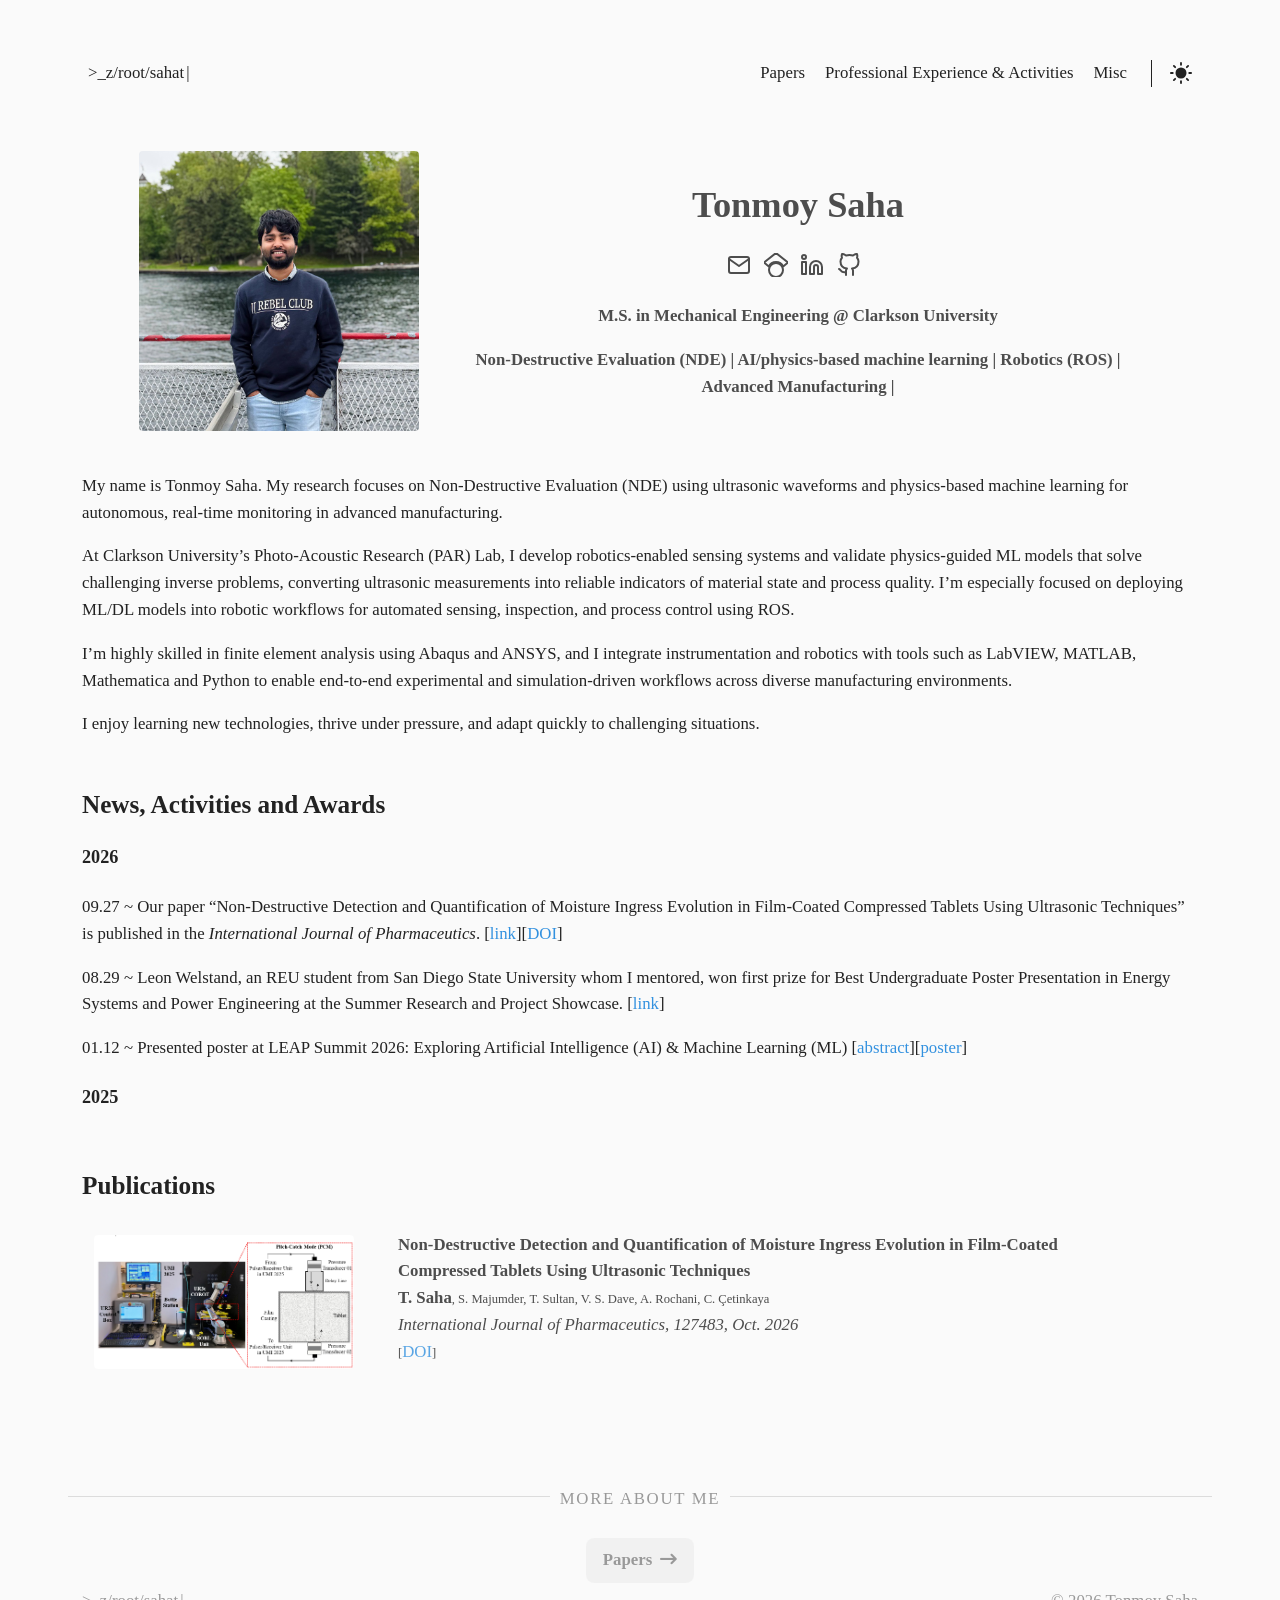
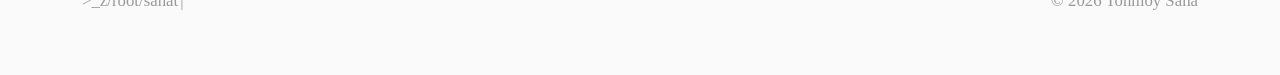
==== index.html @ 21594b32 "Remove 'AI' from qualifications section" ====
<!DOCTYPE html>
<html lang="en">
  <head>
	<meta name="generator" content="Hugo 0.85.0" />
     
      <title>
        Home ::
        Tonmoy Saha
      </title>

<script async src="https://www.googletagmanager.com/gtag/js?id=G-DVSSSF5QW4"></script>
<script>
  window.dataLayer = window.dataLayer || [];
  function gtag(){dataLayer.push(arguments);}
  gtag('js', new Date());
  gtag('config', 'G-DVSSSF5QW4');
  gtag('config', 'G-LH7VK52GWK');
</script>
    
    <meta http-equiv="content-type" content="text/html; charset=utf-8" />
<meta name="viewport" content="width=device-width, initial-scale=1.0" />
<meta
  name="description"
  content=""
/>
<meta
  name="keywords"
  content=""
/>
<meta name="robots" content="noodp" />
<link rel="canonical" href="/" />





<link rel="stylesheet" href="/assets/style.css" />
<link rel="stylesheet" href="https://cdnjs.cloudflare.com/ajax/libs/font-awesome/6.5.0/css/all.min.css" />



<meta name="twitter:card" content="summary"/>
<meta name="twitter:title" content="Tonmoy Saha"/>
<meta name="twitter:description" content=""/>



<meta property="og:title" content="Tonmoy Saha" />
<meta property="og:description" content="" />
<meta property="og:type" content="website" />
<meta property="og:url" content="/" /><meta property="og:site_name" content="Tonmoy Saha" />







  </head>
  <body>

    <div class="container">
      <header class="header"> 
  <span class="header__inner">
    <a
  href="/"
  class="logo"
  style="text-decoration: none;"
>
  
    <span class="logo__text"
      >>_z/root/sahat</span
    >
    <span class="logo__cursor"></span>
  
</a>

    <span class="header__right">
      
        <nav class="menu"> 

  <ul class="menu__inner menu__inner--desktop">
          <li><a href="/papers">Papers</a></li>
          <li><a href="/projects">Professional Experience &amp; Activities</a></li>
          <li><a href="/misc">Misc</a></li>
  </ul>

  <ul class="menu__inner menu__inner--mobile">
          <li><a href="/papers">Papers</a></li>
          <li><a href="/projects">Professional Experience &amp; Activities</a></li>
          <li><a href="/misc">Misc</a></li>
  </ul>
   
</nav>

        <span class="menu-trigger">
          <svg xmlns="http://www.w3.org/2000/svg" viewBox="0 0 24 24">
            <path d="M0 0h24v24H0z" fill="none" />
            <path d="M3 18h18v-2H3v2zm0-5h18v-2H3v2zm0-7v2h18V6H3z" />
          </svg>
        </span>
      
      <span class="theme-toggle">
        <svg class="theme-toggler sun-icon" width="22" height="22" viewBox="0 0 24 24" fill="none" stroke="currentColor" stroke-width="2" stroke-linecap="round" stroke-linejoin="round">
  <circle cx="12" cy="12" r="5"/><line x1="12" y1="1" x2="12" y2="3"/><line x1="12" y1="21" x2="12" y2="23"/><line x1="4.22" y1="4.22" x2="5.64" y2="5.64"/><line x1="18.36" y1="18.36" x2="19.78" y2="19.78"/><line x1="1" y1="12" x2="3" y2="12"/><line x1="21" y1="12" x2="23" y2="12"/><line x1="4.22" y1="19.78" x2="5.64" y2="18.36"/><line x1="18.36" y1="5.64" x2="19.78" y2="4.22"/>
</svg>
<svg class="theme-toggler moon-icon" width="22" height="22" viewBox="0 0 24 24" fill="none" stroke="currentColor" stroke-width="2" stroke-linecap="round" stroke-linejoin="round">
  <path d="M21 12.79A9 9 0 1 1 11.21 3 7 7 0 0 0 21 12.79z"/>
</svg>

      </span>
    </span>
  </span>
</header>
 


 
<div class=post ><main aria-role=main>
 
 
  <figure>
    <img src="/img/members/tonmoy.jpg" width="280">
    <figcaption>
      <h1 style="text-align:center;">Tonmoy Saha</h1>
    <center>
    <p style="text-align:center;">
      <a href=mailto:sahat@clarkson.edu target=_blank rel=noopener title=Email>
        <svg xmlns="http://www.w3.org/2000/svg" width="24" height="24" viewBox="0 0 24 24" fill="none" stroke="currentcolor" stroke-width="2" stroke-linecap="round" stroke-linejoin="round">
          <path d="M4 4h16c1.1.0 2 .9 2 2v12c0 1.1-.9 2-2 2H4c-1.1.0-2-.9-2-2V6c0-1.1.9-2 2-2z"/><polyline points="22,6 12,13 2,6"/></svg></a>&nbsp;&nbsp;
      <a href="https://scholar.google.com/citations?user=9wQz9rMAAAAJ&amp;hl=en" target=_blank rel=noopener title='Google Scholar'>
        <svg xmlns="http://www.w3.org/2000/svg" width="24" height="24" viewBox="0 0 24 24" fill="none" stroke="currentcolor" stroke-width="2" stroke-linecap="round" stroke-linejoin="round">
          <path d="M12 24a7 7 0 1 1 0-14 7 7 0 0 1 0 14zm0-24L0 9.5l4.838 3.94A8 8 0 0 1 12 9a8 8 0 0 1 7.162 4.44L24 9.5z"/></svg></a>&nbsp;&nbsp;
      <a href=https://www.linkedin.com/in/tonmoy112/ target=_blank rel=noopener title=Linkedin>
        <svg xmlns="http://www.w3.org/2000/svg" width="24" height="24" viewBox="0 0 24 24" fill="none" stroke="currentcolor" stroke-width="2" stroke-linecap="round" stroke-linejoin="round">
          <path d="M16 8a6 6 0 016 6v7h-4v-7a2 2 0 00-2-2 2 2 0 00-2 2v7h-4v-7a6 6 0 016-6z"/>
          <rect x="2" y="9" width="4" height="12"/><circle cx="4" cy="4" r="2"/></svg></a>&nbsp;&nbsp;
      <a href="https://github.com/tsaha56" target=_blank rel=noopener title=Github>
        <svg xmlns="http://www.w3.org/2000/svg" width="24" height="24" viewBox="0 0 24 24" fill="none" stroke="currentcolor" stroke-width="2" stroke-linecap="round" stroke-linejoin="round">
          <path d="M9 19c-5 1.5-5-2.5-7-3m14 6v-3.87a3.37 3.37.0 00-.94-2.61c3.14-.35 6.44-1.54 6.44-7A5.44 5.44.0 0020 4.77 5.07 5.07.0 0019.91 1S18.73.65 16 2.48a13.38 13.38.0 00-7 0C6.27.65 5.09 1 5.09 1A5.07 5.07.0 005 4.77 5.44 5.44.0 003.5 8.55c0 5.42 3.3 6.61 6.44 7A3.37 3.37.0 009 18.13V22"/></svg></a>&nbsp;&nbsp;
    </p>
    <p><strong style="text-align:center;line-height:15px;">M.S. in Mechanical Engineering @ Clarkson University</strong></p>
    <p><strong style="text-align:center;line-height:15px;">Non-Destructive Evaluation (NDE) | AI/physics-based machine learning | Robotics (ROS) | Advanced Manufacturing |</strong></p>
    </center>
    </figcaption>
  </figure> 

    
      <div class="post-content">


 
      
  <p>
    My name is Tonmoy Saha. My research focuses on Non-Destructive Evaluation (NDE) using ultrasonic waveforms and physics-based machine learning for autonomous, real-time monitoring in advanced manufacturing.
  </p>
  <p>
    At Clarkson University’s Photo-Acoustic Research (PAR) Lab, I develop robotics-enabled sensing systems and validate physics-guided ML models that solve challenging inverse problems, converting ultrasonic measurements into reliable indicators of material state and process quality. I’m especially focused on deploying ML/DL models into robotic workflows for automated sensing, inspection, and process control using ROS.
  </p>
  <p>
    I’m highly skilled in finite element analysis using Abaqus and ANSYS, and I integrate instrumentation and robotics with tools such as LabVIEW, MATLAB, Mathematica and Python to enable end-to-end experimental and simulation-driven workflows across diverse manufacturing environments.
  </p>
  <p>
    I enjoy learning new technologies, thrive under pressure, and adapt quickly to challenging situations.
  </p>

 
</div>


<div class="post-content">
  <div class="news-awards-scroll">

    <div class="news-awards-col">
      <h2>News, Activities and Awards</h2>
      <h4 id="2026">2026</h4>
      <p>09.27 ~ Our paper &ldquo;Non-Destructive Detection and Quantification of Moisture Ingress Evolution in Film-Coated Compressed Tablets Using Ultrasonic Techniques&rdquo; is published in the <em>International Journal of Pharmaceutics</em>. [<a href="https://lnkd.in/p/eDt7A5MM" style="text-decoration:none;color:rgba(0, 119, 216, 0.8);" target="_blank" rel="noopener noreferrer">link</a>][<a href="https://doi.org/10.1016/j.ijpharm.2026.127483" style="text-decoration:none;color:rgba(0, 119, 216, 0.8);" target="_blank" rel="noopener noreferrer">DOI</a>]</p>
      <p>08.29 ~ Leon Welstand, an REU student from San Diego State University whom I mentored, won first prize for Best Undergraduate Poster Presentation in Energy Systems and Power Engineering at the Summer Research and Project Showcase. [<a href="https://lnkd.in/p/emD-gEgY" style="text-decoration:none;color:rgba(0, 119, 216, 0.8);" target="_blank" rel="noopener noreferrer">link</a>]</p>
      <p>01.12 ~ Presented poster at LEAP Summit 2026: Exploring Artificial Intelligence (AI) &amp; Machine Learning (ML) [<a href="/files/Leap2026/abstract.pdf" style="text-decoration:none;color:rgba(0, 119, 216, 0.8);" target="_blank" rel="noopener noreferrer">abstract</a>][<a href="/files/Leap2026/poster.pdf" style="text-decoration:none;color:rgba(0, 119, 216, 0.8);" target="_blank" rel="noopener noreferrer">poster</a>]</p>
      <h4 id="2025">2025</h4>
      <p>05.05 ~ Started graduate studies at MAE at Clarkson University, Potsdam, NY. [<a href="https://www.linkedin.com/posts/tonmoy112_clarksonuniversity-mechanicalengineering-activity-7333301925267836929-kOUp?utm_source=share&utm_medium=member_desktop&rcm=ACoAACgzq5cBugkody3D1LAGmWszauNqLHVSkD8" style="text-decoration:none;color:rgba(0, 119, 216, 0.8);" target="_blank" rel="noopener noreferrer">link</a>]</p>
    
    </div>

  </div>
</div>


<br>

<div class="post-content">
  <h2 href="/papers/">Publications</h2>  
  

  <figure style="display: flex; justify-content: flex-start; align-items: flex-start; text-align: left; width: 100%;">
    <img src="/assets/papers/moisture_ingress.png" width="260" alt="Paper thumbnail" style="margin-right: 20px; flex-shrink: 0;">
    <figcaption>
      <a href="/papers/" style="text-decoration:none;"><strong>Non-Destructive Detection and Quantification of Moisture Ingress Evolution in Film-Coated Compressed Tablets Using Ultrasonic Techniques</strong></a>
      <br>
      <strong>T. Saha</strong>, S. Majumder, T. Sultan, V. S. Dave, A. Rochani, C. Çetinkaya
      <br>
      <em>International Journal of Pharmaceutics, 127483, Oct. 2026</em>
      <br>
      [<a href="https://doi.org/10.1016/j.ijpharm.2026.127483" style="text-decoration:none;color:rgba(0, 119, 216, 0.8);" target="_blank" rel="noopener noreferrer">DOI</a>]
    </figcaption>
  </figure>
  

</div>
 





    <div class="pagination">
      <div class="pagination__title">
        <span class="pagination__title-h">More About Me</span>
        <hr />
      </div>
      <div class="pagination__buttons">
          <span class="button next">
            <a href="/papers/">
              <span class="button__text">Papers</span>
              <span class="button__icon"><i class="fa-solid fa-arrow-right-long"></i></span>
            </a>
          </span>
      </div>
    </div>



  <footer class="footer">
  <div class="footer__inner">
    
      <a
  href="/"
  class="logo"
  style="text-decoration: none;"
>
  

    <span class="logo__text"
      >>_z/root/sahat</span
    >
    <span class="logo__cursor"></span>
  
</a>

      <div class="copyright">
        <span
          >© 2026 Tonmoy Saha</span>
      </div>
    
  </div>
</footer>
 
 

<script src="/assets/main.js"></script>
<script src="/assets/prism.js"></script>
<script src="/assets/lightbox.js"></script>



</div> 




    
  </body>
</html>
---- assets/style.css ----
:root{--background:#fafafa;--background-secondary:#eaeaea;--header:#fafafa;--color:#222;--color-secondary:#999;--border-color:#dcdcdc;--phoneWidth:(max-width:480px);--tabletWidth:(max-width:900px)}body.dark-theme{--background:#252627;--background-secondary:#3b3d42;--header:#252627;--color:#a9a9b3;--color-secondary:#73747b;--border-color:#4a4b50}.button-container{display:table;margin-left:auto;margin-right:auto}.button,a.button,button{position:relative;display:flex;align-items:center;justify-content:center;padding:8px 18px;margin-bottom:5px;background:#eaeaea;background:var(--background-secondary);text-decoration:none;text-align:center;font-weight:500;border-radius:8px;border:1px solid transparent;-webkit-appearance:none;-moz-appearance:none;appearance:none;cursor:pointer;outline:none}.button.outline,a.button.outline,button.outline{background:transparent;border-color:#eaeaea;border-color:var(--background-secondary);box-shadow:none;padding:8px 18px}.button.outline :hover,a.button.outline :hover,button.outline :hover{transform:none;box-shadow:none}.button.primary,a.button.primary,button.primary{box-shadow:0 4px 6px rgba(50,50,93,.11),0 1px 3px rgba(0,0,0,.08)}.button.primary:hover,a.button.primary:hover,button.primary:hover{box-shadow:0 2px 6px rgba(50,50,93,.21),0 1px 3px rgba(0,0,0,.08)}.button.link,a.button.link,button.link{background:none;font-size:1rem;}.button.small,a.button.small,button.small{font-size:.8rem}.button.wide,a.button.wide,button.wide{min-width:200px;padding:14px 24px}a.read-more,a.read-more:active,a.read-more:hover{display:inline-flex;background:none;box-shadow:none;padding:0;margin:20px 0;font-weight:700}.code-toolbar{margin-bottom:20px}.code-toolbar .toolbar-item a{display:inline-flex;padding:3px 8px;margin-bottom:5px;background:#eaeaea;background:var(--background-secondary);text-decoration:none;text-align:center;font-size:13px;font-weight:500;border-radius:8px;border:1px solid transparent;-webkit-appearance:none;-moz-appearance:none;appearance:none;cursor:pointer;outline:none}.code-toolbar .toolbar-item a,.header{position:relative;align-items:center;justify-content:center}.header{background:#fafafa;background:var(--header);display:flex;padding:20px}.header__right{display:flex;flex-direction:row;align-items:center}
@media (max-width:480px){.header__right{flex-direction:row-reverse}}.header__inner{justify-content:space-between;margin:0 auto;width:1280px;max-width:100%}.header__inner,.theme-toggle{display:flex;align-items:center}.theme-toggle{justify-content:center;line-height:1;cursor:pointer}.theme-toggler{fill:currentColor}.logo{display:flex;align-items:center;flex:0 0 auto;text-decoration:none;font-weight:500}.logo img{height:44px}.logo__mark{display:inline-flex;align-items:center;margin-right:5px}.logo__mark .greater-icon{width:.95rem;height:100%}.logo__mark .greater-icon path{stroke:currentColor;stroke-width:8px}.logo__text { font-size: clamp(1rem, 2vw, 1.4rem); }.logo__cursor{display:inline-block;width:10px;height:1rem;background:#68ACE5;margin-left:5px;border-radius:1px;-webkit-animation:cursor 1s infinite;animation:cursor 1s infinite}
@-webkit-keyframes cursor{0%{opacity:0}50%{opacity:1}to{opacity:0}}
@keyframes cursor{0%{opacity:0}50%{opacity:1}to{opacity:0}}.menu{--color:rgba(0,0,0,0.12);--shadow:0 8px 20px var(--color);border-right:1px solid;margin-right:18px;padding-right:24px;font-weight:500}
@media (max-width:480px){.menu{position:absolute;background:#fafafa;background:var(--header);box-shadow:var(--shadow);margin:0;padding:5px;list-style:none;border-radius:5px;z-index:99;border:none;top:50px;right:10px}}.menu a{text-decoration:none}.menu__inner{display:flex;align-items:center;justify-content:flex-end;flex-wrap:wrap;list-style:none;margin:0;padding:0}
@media (max-width:480px){.menu__inner--desktop{display:none}}.menu__inner--mobile{display:none}
@media (max-width:480px){.menu__inner--mobile{display:block}}.menu__inner li{text-align:left;flex:0 0 auto}.menu__inner li:not(:first-of-type){margin-left:20px}
@media (max-width:480px){.menu__inner{flex-direction:column;align-items:flex-start;padding:0}.menu__inner li{margin-left:0!important;padding:10px}}.menu__sub-inner{position:relative;list-style:none;padding:0;margin:0}.menu__sub-inner:not(:only-child){margin-left:20px}.menu__sub-inner-more{position:absolute;background:#fafafa;background:var(--header);box-shadow:var(--shadow);margin:0;padding:5px;list-style:none;border-radius:5px;z-index:99;top:35px;left:0}.menu__sub-inner-more-trigger{display:inline-flex;align-items:center;-webkit-user-select:none;-moz-user-select:none;-ms-user-select:none;user-select:none;cursor:pointer}.menu__sub-inner-more-trigger-icon{display:inline-flex;align-items:center;margin-left:3px;transform:rotate(90deg);line-height:1}.menu__sub-inner-more-trigger-icon .greater-icon{width:.95rem;height:100%}.menu__sub-inner-more-trigger-icon .greater-icon path{stroke:currentColor;stroke-width:5px}.menu__inner .menu__sub-inner-more li{margin-left:0;white-space:nowrap}.menu__inner .menu__sub-inner-more li:hover{background:rgba(0,0,0,.05);border-radius:3px;cursor:pointer}.menu__sub-inner-more li a{width:100%;display:inline-block;padding:10px}.menu-trigger{width:24px;height:24px;fill:currentColor;margin-left:10px;cursor:pointer}html{box-sizing:border-box}*,:after,:before{box-sizing:inherit}body{margin:0;padding:0;font-family:Georgia,serif;text-align:justify;font-size:1rem;font-weight:500;font-feature-settings:"liga","tnum","case","calt","zero","ss01","locl";line-height:1.54;background-color:#fff;background-color:var(--background);color:#222;color:var(--color);text-rendering:optimizeLegibility;-webkit-font-smoothing:antialiased;-webkit-overflow-scrolling:touch;-webkit-text-size-adjust:100%}
@media (max-width:480px){body{font-size:1rem}}h1,h2,h3,h4,h5,h6{line-height:1.3}h1{font-size:2.625rem}h2{font-size:1.625rem}h3{font-size:1.375rem}h4{font-size:1.125rem}
@media (max-width:480px){h1{font-size:2rem}h2{font-size:1.4rem}h3{font-size:1.15rem}h4{font-size:1.125rem}}a{color:inherit}img{display:block;max-width:100%}img.center,img.left{margin-right:auto}img.center,img.right{margin-left:auto}figure{display:table;max-width:100%;margin:25px 0}figure.center,figure.left{margin-right:auto}figure.center,figure.right{margin-left:auto}figure figcaption{font-size:.9rem;margin-top:5px;opacity:.8}figure figcaption.left{text-align:left}figure figcaption.center{text-align:center}figure figcaption.right{text-align:right}code,kbd{font-family:Consolas,Monaco,Andale Mono,Ubuntu Mono,monospace;background:#eaeaea;background:var(--background-secondary);padding:1px 6px;margin:0 2px;border-radius:5px;font-size:.9rem;font-weight:400}code code,code kbd,kbd code,kbd kbd{background:transparent;padding:0;margin:0}pre{background:#212020;padding:20px;border-radius:8px;font-size:.9rem;overflow:auto}
@media (max-width:480px){pre{white-space:pre-wrap;word-wrap:break-word}}pre code{background:none!important;color:#ccc;margin:0;padding:0;font-size:inherit}blockquote{border-left:2px solid;margin:40px;padding:10px 20px}
@media (max-width:480px){blockquote{margin:10px;padding:10px}}blockquote:before{content:"”";font-family:Georgia,serif;font-size:3.875rem;position:absolute;left:-40px;top:-20px}blockquote p:first-of-type{margin-top:0}blockquote p:last-of-type{margin-bottom:0}table{table-layout:fixed;border-collapse:collapse;width:100%;margin:40px 0;border-radius:5px}table,td,th{border:1px solid;padding:10px}th{background:#eaeaea;background:var(--background-secondary)}ol,ul{margin-left:40px;padding:0}
@media (max-width:480px){ol,ul{margin-left:20px}}ol ol{list-style-type:lower-alpha}.container{flex-direction:column;text-align:center}.container,.content{display:flex;justify-content:center}.content{flex-direction:column;flex:1 auto;align-items:center;margin:50px 0}
@media (max-width:480px){.content{margin-top:0}}hr{width:100%;border:none;background:#dcdcdc;background:var(--border-color);height:1px}.hidden{display:none}.framed{padding:20px;border-radius:10px;border:1px solid #dcdcdc;border:1px solid var(--border-color);max-width:800px}blockquote.twitter-tweet{background:rgba(44,124,186,.1);border:none;padding:30px;color:inherit;font-size:inherit;line-height:inherit;border-radius:8px}.post{width:100%;max-width:1280px;text-align:left;padding:20px;margin:20px auto}
@media (max-width:480px){.post{max-width:660px}}.post:not(:last-of-type){border-bottom:1px solid #dcdcdc;border-bottom:1px solid var(--border-color)}.post-meta{font-size:1rem;margin-bottom:10px}
@media (max-width:480px){.post-meta{font-size:.85rem}}.post-title{font-size:2.625rem;margin:0 0 20px}
@media (max-width:480px){.post-title{font-size:2rem}}.post-title a{text-decoration:none}.post-tags{display:block;margin-bottom:20px;font-size:1rem;opacity:.5}.post-tags a{text-decoration:none}.post-content{margin-top:30px}.post-cover{margin:40px -50px;width:860px;max-width:860px}.post-cover img{margin:0 auto;border-radius:8px;box-shadow:0 12px 40px rgba(0,0,0,.15)}
@media (max-width:480px){.post-cover{margin:20px 0;width:100%}}.post--regulation h1,.post--regulation h2{justify-content:center}.post--regulation h2{margin-bottom:10px}.post--regulation h2+h2{margin-top:-10px;margin-bottom:20px}.pagination{margin-top:50px}.pagination__title{display:flex;text-align:center;position:relative;margin:100px 0 20px}.pagination__title-h{text-align:center;margin:0 auto;padding:5px 10px;background:#fff;background:var(--background);color:#999;color:var(--color-secondary);font-size:.8rem;text-transform:uppercase;text-decoration:none;letter-spacing:.1em;z-index:1}.pagination__title hr{position:absolute;left:0;right:0;width:100%;margin-top:15px;z-index:0}.pagination__buttons{display:flex;align-items:center;justify-content:center}.pagination__buttons a{text-decoration:none;font-weight:700}.button{position:relative;display:inline-flex;align-items:center;justify-content:center;background:#eaeaea;background:var(--background-secondary);font-size:1rem;font-weight:500;border-radius:8px;max-width:40%;padding:0;cursor:pointer;-webkit-appearance:none;-moz-appearance:none;appearance:none}.button+.button{margin-left:10px}.button a{display:flex;padding:8px 16px;text-decoration:none}.button__text,.button a{text-overflow:ellipsis;white-space:nowrap;overflow:hidden}.button.next .button__icon{margin-left:8px}.button.previous .button__icon{margin-right:8px}.footer{padding:0px;flex-grow:0;color:#999;color:var(--color-secondary)}.footer__inner{display:flex;align-items:center;justify-content:space-between;margin:0 auto;width:1280px;max-width:100%}
@media (max-width:480px){.footer__inner{flex-direction:column}}.footer a{color:inherit}.footer .copyright{display:flex;flex-direction:row;align-items:center;font-size:1rem}.footer .copyright--user{margin:auto;text-align:center}.footer .copyright>:first-child:not(:only-child){border-right:1px solid;padding-right:10px;margin-right:10px}
@media (max-width:480px){.footer .copyright>:first-child:not(:only-child){border:none;padding:0;margin:0}}
@media (max-width:480px){.footer .copyright{flex-direction:column;margin-top:10px}}.terms{width:100%;max-width:800px;text-align:left;padding:20px;margin:0 auto}.terms__list{padding:0 0 0 20px;margin:0}.terms__list a{text-decoration:none}.terms__term{margin-bottom:15px}.terms__term-count{background:#eaeaea;background:var(--background-secondary);font-size:12px;margin-left:5px;padding:2px 10px;border-radius:5px;text-decoration:none}.archive{width:100%;max-width:800px;text-align:left;padding:20px;margin:0 auto}.archive__group-month{display:flex;align-items:flex-start;padding:10px 0}
@media (max-width:480px){.archive__group-month{flex-direction:column}}.archive__group-month:not(:last-of-type){border-bottom:1px solid #dcdcdc;border-bottom:1px solid var(--border-color)}.archive__group-year{margin-top:40px}
@media (max-width:480px){.archive__group-year{margin-top:20px}}.archive__group-year:not(:last-of-type){border-bottom:1px solid #dcdcdc;border-bottom:1px solid var(--border-color)}.archive__group-year-header{margin:10px 0}.archive__group-month-header{margin:25px 0;width:200px;opacity:.5}
@media (max-width:480px){.archive__group-month-header{margin:10px 0 0}}.archive__group-posts{width:100%}.archive__post{padding:20px 0}.archive__post:not(:last-of-type){border-bottom:1px solid #dcdcdc;border-bottom:1px solid var(--border-color)}.archive__post-title{margin:5px 0}.archive__post-title a{display:block;text-decoration:none}code[class*=language-],pre[class*=language-]{background:none;font-family:Consolas,Monaco,Andale Mono,Ubuntu Mono,monospace;text-align:left;white-space:pre;word-spacing:normal;word-break:normal;word-wrap:normal;-moz-tab-size:4;-o-tab-size:4;tab-size:4;-webkit-hyphens:none;-ms-hyphens:none;hyphens:none}pre[class*=language-]{padding:1em;margin:.5em 0;overflow:auto}:not(pre)>code[class*=language-],pre[class*=language-]{background:#212020!important;color:inherit!important;border-radius:8px}:not(pre)>code[class*=language-]{padding:.1em;border-radius:.3em;white-space:normal}.token.block-comment,.token.cdata,.token.comment,.token.doctype,.token.prolog{color:hsla(0,0%,100%,.4)}.token.punctuation{color:#a9a9b3}.token.attr-name,.token.deleted,.token.namespace,.token.tag{color:#e2777a}.token.function-name{color:#6196cc}.token.boolean,.token.function,.token.number{color:#f08d49}.token.class-name,.token.constant,.token.property,.token.symbol{color:#f8c555}.token.atrule,.token.builtin,.token.important,.token.keyword,.token.selector{color:#cc99cd}.token.attr-value,.token.char,.token.regex,.token.string,.token.variable{color:#7ec699}.token.entity,.token.operator,.token.url{color:#67cdcc}.token.bold,.token.important{font-weight:700}.token.italic{font-style:italic}.token.entity{cursor:help}.token.inserted{color:green}pre[class*=language-].line-numbers{position:relative;padding-left:3.8em;counter-reset:linenumber}pre[class*=language-].line-numbers>code{position:relative;white-space:inherit}.line-numbers .line-numbers-rows{position:absolute;pointer-events:none;top:0;font-size:100%;left:-3.8em;width:3em;letter-spacing:-1px;border-right:1px solid #999;-webkit-user-select:none;-moz-user-select:none;-ms-user-select:none;user-select:none}.line-numbers-rows>span{pointer-events:none;display:block;counter-increment:linenumber}.line-numbers-rows>span:before{content:counter(linenumber);color:#999;display:block;padding-right:.8em;text-align:right}div.code-toolbar{position:relative}div.code-toolbar>.toolbar{position:absolute;top:.3em;right:.2em;transition:opacity .3s ease-in-out;opacity:0}div.code-toolbar:hover>.toolbar{opacity:1}div.code-toolbar>.toolbar .toolbar-item{display:inline-block}div.code-toolbar>.toolbar a{cursor:pointer}div.code-toolbar>.toolbar button{background:none;border:0;color:inherit;font:inherit;line-height:normal;overflow:visible;padding:0;-webkit-user-select:none;-moz-user-select:none;-ms-user-select:none}div.code-toolbar>.toolbar a,div.code-toolbar>.toolbar button,div.code-toolbar>.toolbar span{color:#bbb;font-size:.8em;padding:0 .5em;background:#f5f2f0;background:hsla(0,0%,87.8%,.2);box-shadow:0 2px 0 0 rgba(0,0,0,.2);border-radius:.5em}div.code-toolbar>.toolbar a:focus,div.code-toolbar>.toolbar a:hover,div.code-toolbar>.toolbar button:focus,div.code-toolbar>.toolbar button:hover,div.code-toolbar>.toolbar span:focus,div.code-toolbar>.toolbar span:hover{color:inherit;text-decoration:none}.command-line-prompt{border-right:1px solid #999;display:block;float:left;font-size:100%;letter-spacing:-1px;margin-right:1em;pointer-events:none;-webkit-user-select:none;-moz-user-select:none;-ms-user-select:none;user-select:none}.command-line-prompt>span:before{color:#999;content:" ";display:block;padding-right:.8em}.command-line-prompt>span[data-user]:before{content:"[" attr(data-user) "@" attr(data-host) "] $"}.command-line-prompt>span[data-user=root]:before{content:"[" attr(data-user) "@" attr(data-host) "] #"}.command-line-prompt>span[data-prompt]:before{content:attr(data-prompt)}.collapsable-code{position:relative;width:100%;margin:40px 0}.collapsable-code input[type=checkbox]{position:absolute;visibility:hidden}.collapsable-code input[type=checkbox]:checked~.code-toolbar pre,.collapsable-code input[type=checkbox]:checked~pre{height:0;padding:0;border-top:none}.collapsable-code input[type=checkbox]:checked~.code-toolbar{padding:0;border-top:none}.collapsable-code input[type=checkbox]:checked~.code-toolbar .toolbar{display:none}.collapsable-code input[type=checkbox]:checked~label{border-radius:10px}.collapsable-code input[type=checkbox]:checked~label .collapsable-code__toggle:after{content:attr(data-label-expand)}.collapsable-code label{position:relative;display:flex;justify-content:space-between;background:#eaeaea;background:var(--background-secondary);padding:10px;border-top-left-radius:10px;border-top-right-radius:10px;min-width:30px;min-height:30px;margin:0;cursor:pointer}.collapsable-code__title{flex:1;color:#222;color:var(--color);padding:3px 10px;text-overflow:ellipsis;white-space:nowrap;overflow:hidden}.collapsable-code__language{background:#fff;background:var(--background);color:#222;color:var(--color);border-radius:10px;padding:3px 10px}.collapsable-code__toggle{color:#222;color:var(--color);font-size:16px;padding:3px 10px}.collapsable-code__toggle:after{content:attr(data-label-collapse)}.collapsable-code pre{margin-top:0;border-top-left-radius:0;border-top-right-radius:0}.collapsable-code code:first-line,.collapsable-code pre:first-line{line-height:0}.collapsable-code .code-toolbar{margin:0}


@font-face{font-family:'OldEnglish';font-style:normal;font-weight:400;font-feature-settings:"liga","tnum","case","calt","zero","ss01","locl";src:url(fonts/Old-English.woff) format("woff");font-display:swap}
  

@font-face {
    font-family: 'OldEnglish';  /* Choose a descriptive name */
    src: url('fonts/Old-English.woff') format('woff'), /* Replace with your font file path */
  }
  
  .old-english-text {
    font-family: 'OldEnglish';
  }


  li::marker {
    font-weight: bold;
  }

  img,figcaption {
    display: inline-table; 
    vertical-align: middle; 
    overflow:auto;
    margin:12px; 
  }


/* ==============================
   Figure with caption on the right
   ============================== */

figure {
  display: flex;
  align-items: center;
  justify-content: center;
  gap: 12px; /* space between image and caption */
  margin: 12px auto;
  max-width: 100%;
  flex-wrap: wrap; /* allows wrapping on small screens */
}

figure img {
  max-width: 100%;
  height: auto;
  display: block;
  border-radius: 4px;
}

/* Caption aligned right of image */
figure figcaption {
  font-size: 0.9rem;
  color: var(--color);
  text-align: left;
  max-width: 60%;
  line-height: 1.4; 
}

figure img,
figure figcaption {
  align-self: center; /* forces both to align to the middle line */
}


/* Mobile-friendly layout: stack vertically */
 

body {
  margin: 40px; /* increase from 0 to 40px, or whatever you prefer */
  padding: 0;
}



.post-content,
.post-title,
.content,
.post,
.container {
  margin-left: auto;
  margin-right: auto;
  padding-left: 1rem;
  padding-right: 1rem;
  max-width: 1200px;
}




.figure-row {
  display: flex;
  justify-content: center;
  align-items: flex-start;
  gap: clamp(5px, 2vw, 25px);
  flex-wrap: wrap;
} 
 

.figure-row figure {
  display: flex;
  flex-direction: column;
  align-items: center;
  max-width: 30%;
  margin: 0;
}

.figure-row figcaption {
  width: 100%;
  max-width: 100%;
  text-align: center;       /* text starts from left edge */
  margin-top: auto;
  margin-left: auto;
  line-height: clamp(0.8, 2vw, 1.2);
  font-size: clamp(0.8rem, 2vw, 1.2rem);
  color: var(--color); 
}


 



.post-title-container {
  display: flex;
  align-items: center;      /* vertically center the logo and text */
  gap: 12px;                /* space between logo and heading */
}

.post-logo {
  max-width: 15%;           /* logo scales even smaller */
  height: auto;             /* adjust size as needed */
  width: auto;              /* maintain aspect ratio */
}
 





/* ==============================
  Adaptive Layout Enhancements
============================== */

/* Ensure all sections scale with screen width */
html, body {
  width: 100%;
  max-width: 100%;
  overflow-x: hidden;
  overflow-y: scroll;
  margin-left: auto;
  margin-right: auto;
}

/* Use flexible container widths */
.container,
.header__inner,
.footer__inner,
.content,
.post,
.archive,
.terms {
  width: 100%;
  max-width: 90vw;
  margin: 0 auto;
  padding-left: 1rem;
  padding-right: 1rem; 
  max-width: 1200px; /* optional: prevent it from stretching too wide */
}

/* Responsive images and media */
img, video, iframe {
  max-width: 100%;
  height: auto;
  display: block;
}


/* Base font for the whole page */
html {
  font-size: 14px; /* smaller base size */
}

/* Adaptive typography */
h1, .post-content-title {
  font-size: clamp(1.5rem, 4vw, 2.6rem);
}
h2  {
  font-size: clamp(1.2rem, 3vw, 1.8rem);
}
h3 {
  font-size: clamp(1.0rem, 2.5vw, 1.4rem);
}
h4
{
  font-size: clamp(0.9rem, 2.5vw, 1.3rem);
}
a, em, p, strong, li, figcaption, .figure-row figcaption
.post-content, .pagination .pagination__title-h
{
  font-size: clamp(0.8rem, 2vw, 1.2rem);
  line-height: 1.6;
}  
 
.footer__inner .copyright,
.header__right .menu__inner--desktop, .menu__inner--mobile
{
  font-size: clamp(1rem, 2vw, 1.4rem);
}

/* Click-to-enlarge images (see lightbox.js) */
.zoomable {
  cursor: zoom-in;
}

.lightbox {
  display: none;
  position: fixed;
  inset: 0;
  z-index: 1000;
  background: rgba(0, 0, 0, 0.85);
  align-items: center;
  justify-content: center;
  cursor: zoom-out;
}

.lightbox.open {
  display: flex;
}

.lightbox img {
  max-width: 92vw;
  max-height: 92vh;
  box-shadow: 0 4px 24px rgba(0, 0, 0, 0.5);
}

/* Header logo and footer use the same size as the menu links */
.header .logo__text,
.footer .logo__text,
.footer .copyright {
  font-size: clamp(0.8rem, 2vw, 1.2rem);
}

.footer .logo__text, .footer .logo__cursor::after {
  color: var(--color-secondary);
}

.pagination .button {
  color: var(--color-secondary);
  background: rgba(234, 234, 234, 0.5);
}  






/* Adaptive navigation */
.header,
.footer, 
.menu {
  flex-wrap: wrap;
  justify-content: space-between;
}

.menu__inner {
  flex-wrap: wrap;
}

/* ---- News + Awards two-column layout ---- */
.news-awards-scroll {
  display: flex;
  gap: 0;
  align-items: flex-start;
}

.news-awards-col {
  flex: 1;
  padding: 0 24px;
  height: 350px;
  overflow-x: hidden;
  overflow-y: scroll;
}

.news-awards-col:first-child {
  padding-left: 0;
}

.news-awards-col:last-child {
  padding-right: 0;
}

.news-awards-divider {
  width: 1px;
  background: var(--border-color);
  flex-shrink: 0;
  align-self: stretch;
}

/* ---- Blinking | cursor ---- */
.logo__cursor {
  background: transparent !important;
  width: auto !important;
  height: auto !important;
  border-radius: 0 !important;
  margin-left: 2px;
}
.logo__cursor::after {
  content: '|';
}

/* ---- Professional Experience ---- */
.experience-scroll {
  max-height: 500px;
  overflow-y: scroll;
  border: 1px solid var(--border-color);
  border-radius: 8px;
  padding: 8px 0;
}

.experience-entry {
  display: flex;
  flex-direction: column;
  padding: 16px 20px;
  border-bottom: 2px solid var(--border-color);
}

.experience-entry:last-child {
  border-bottom: none;
}

.experience-row {
  display: flex !important;
  flex-direction: row !important;
  align-items: flex-start;
  gap: 24px;
  margin-bottom: 16px;
}

.experience-row:last-child {
  margin-bottom: 0;
}

.experience-company-img {
  width: 260px !important;
  max-width: 260px !important;
  height: auto;
  flex-shrink: 0;
  object-fit: contain;
  border-radius: 4px;
  display: block;
}

.experience-work-img {
  width: 260px !important;
  max-width: 260px !important;
  height: 180px;
  flex-shrink: 0;
  object-fit: cover;
  border-radius: 4px;
  display: block;
}

.experience-company-text,
.experience-personal-text {
  flex: 1;
  font-style: italic;
  text-align: justify;
  font-size: 0.97rem;
  line-height: 1.65;
}

.experience-company-text p,
.experience-personal-text p {
  margin: 0 0 8px 0;
}

.sun-icon { display: block; }
.moon-icon { display: none; }
body.dark-theme .sun-icon { display: none; }
body.dark-theme .moon-icon { display: block; }
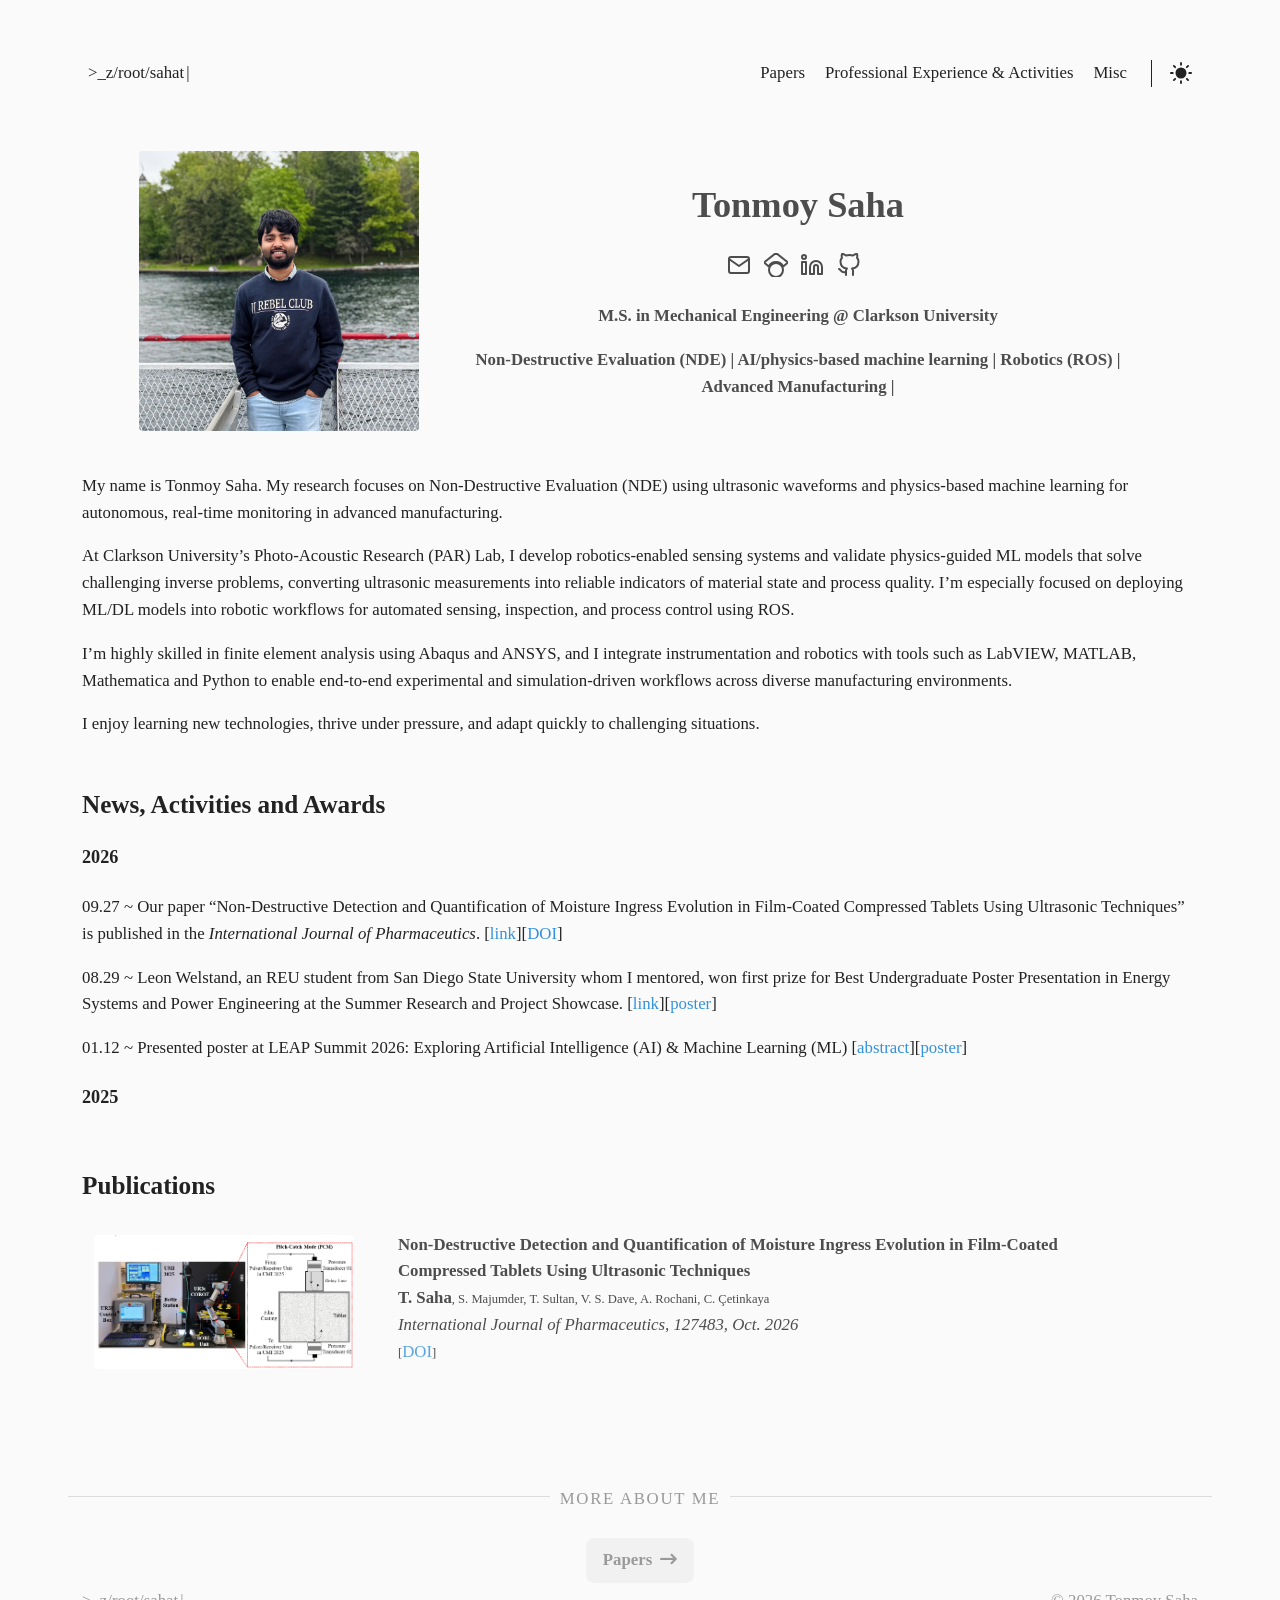
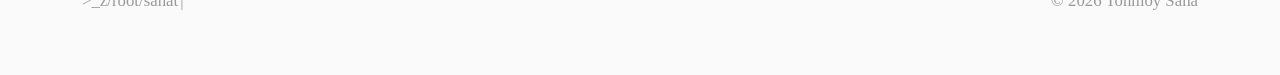
==== commit 861ce404: "Add Leon Welstand RAPS 2026 poster to news Co-Authored-By: Claude Opus 5.5 <noreply@anthropic.com>" ====
--- a/index.html
+++ b/index.html
@@ -175,7 +175,7 @@
       <h2>News, Activities and Awards</h2>
       <h4 id="2026">2026</h4>
       <p>09.27 ~ Our paper &ldquo;Non-Destructive Detection and Quantification of Moisture Ingress Evolution in Film-Coated Compressed Tablets Using Ultrasonic Techniques&rdquo; is published in the <em>International Journal of Pharmaceutics</em>. [<a href="https://lnkd.in/p/eDt7A5MM" style="text-decoration:none;color:rgba(0, 119, 216, 0.8);" target="_blank" rel="noopener noreferrer">link</a>][<a href="https://doi.org/10.1016/j.ijpharm.2026.127483" style="text-decoration:none;color:rgba(0, 119, 216, 0.8);" target="_blank" rel="noopener noreferrer">DOI</a>]</p>
-      <p>08.29 ~ Leon Welstand, an REU student from San Diego State University whom I mentored, won first prize for Best Undergraduate Poster Presentation in Energy Systems and Power Engineering at the Summer Research and Project Showcase. [<a href="https://lnkd.in/p/emD-gEgY" style="text-decoration:none;color:rgba(0, 119, 216, 0.8);" target="_blank" rel="noopener noreferrer">link</a>]</p>
+      <p>08.29 ~ Leon Welstand, an REU student from San Diego State University whom I mentored, won first prize for Best Undergraduate Poster Presentation in Energy Systems and Power Engineering at the Summer Research and Project Showcase. [<a href="https://lnkd.in/p/emD-gEgY" style="text-decoration:none;color:rgba(0, 119, 216, 0.8);" target="_blank" rel="noopener noreferrer">link</a>][<a href="/files/RAPS2026/poster_leon_welstand.pdf" style="text-decoration:none;color:rgba(0, 119, 216, 0.8);" target="_blank" rel="noopener noreferrer">poster</a>]</p>
       <p>01.12 ~ Presented poster at LEAP Summit 2026: Exploring Artificial Intelligence (AI) &amp; Machine Learning (ML) [<a href="/files/Leap2026/abstract.pdf" style="text-decoration:none;color:rgba(0, 119, 216, 0.8);" target="_blank" rel="noopener noreferrer">abstract</a>][<a href="/files/Leap2026/poster.pdf" style="text-decoration:none;color:rgba(0, 119, 216, 0.8);" target="_blank" rel="noopener noreferrer">poster</a>]</p>
       <h4 id="2025">2025</h4>
       <p>05.05 ~ Started graduate studies at MAE at Clarkson University, Potsdam, NY. [<a href="https://www.linkedin.com/posts/tonmoy112_clarksonuniversity-mechanicalengineering-activity-7333301925267836929-kOUp?utm_source=share&utm_medium=member_desktop&rcm=ACoAACgzq5cBugkody3D1LAGmWszauNqLHVSkD8" style="text-decoration:none;color:rgba(0, 119, 216, 0.8);" target="_blank" rel="noopener noreferrer">link</a>]</p>
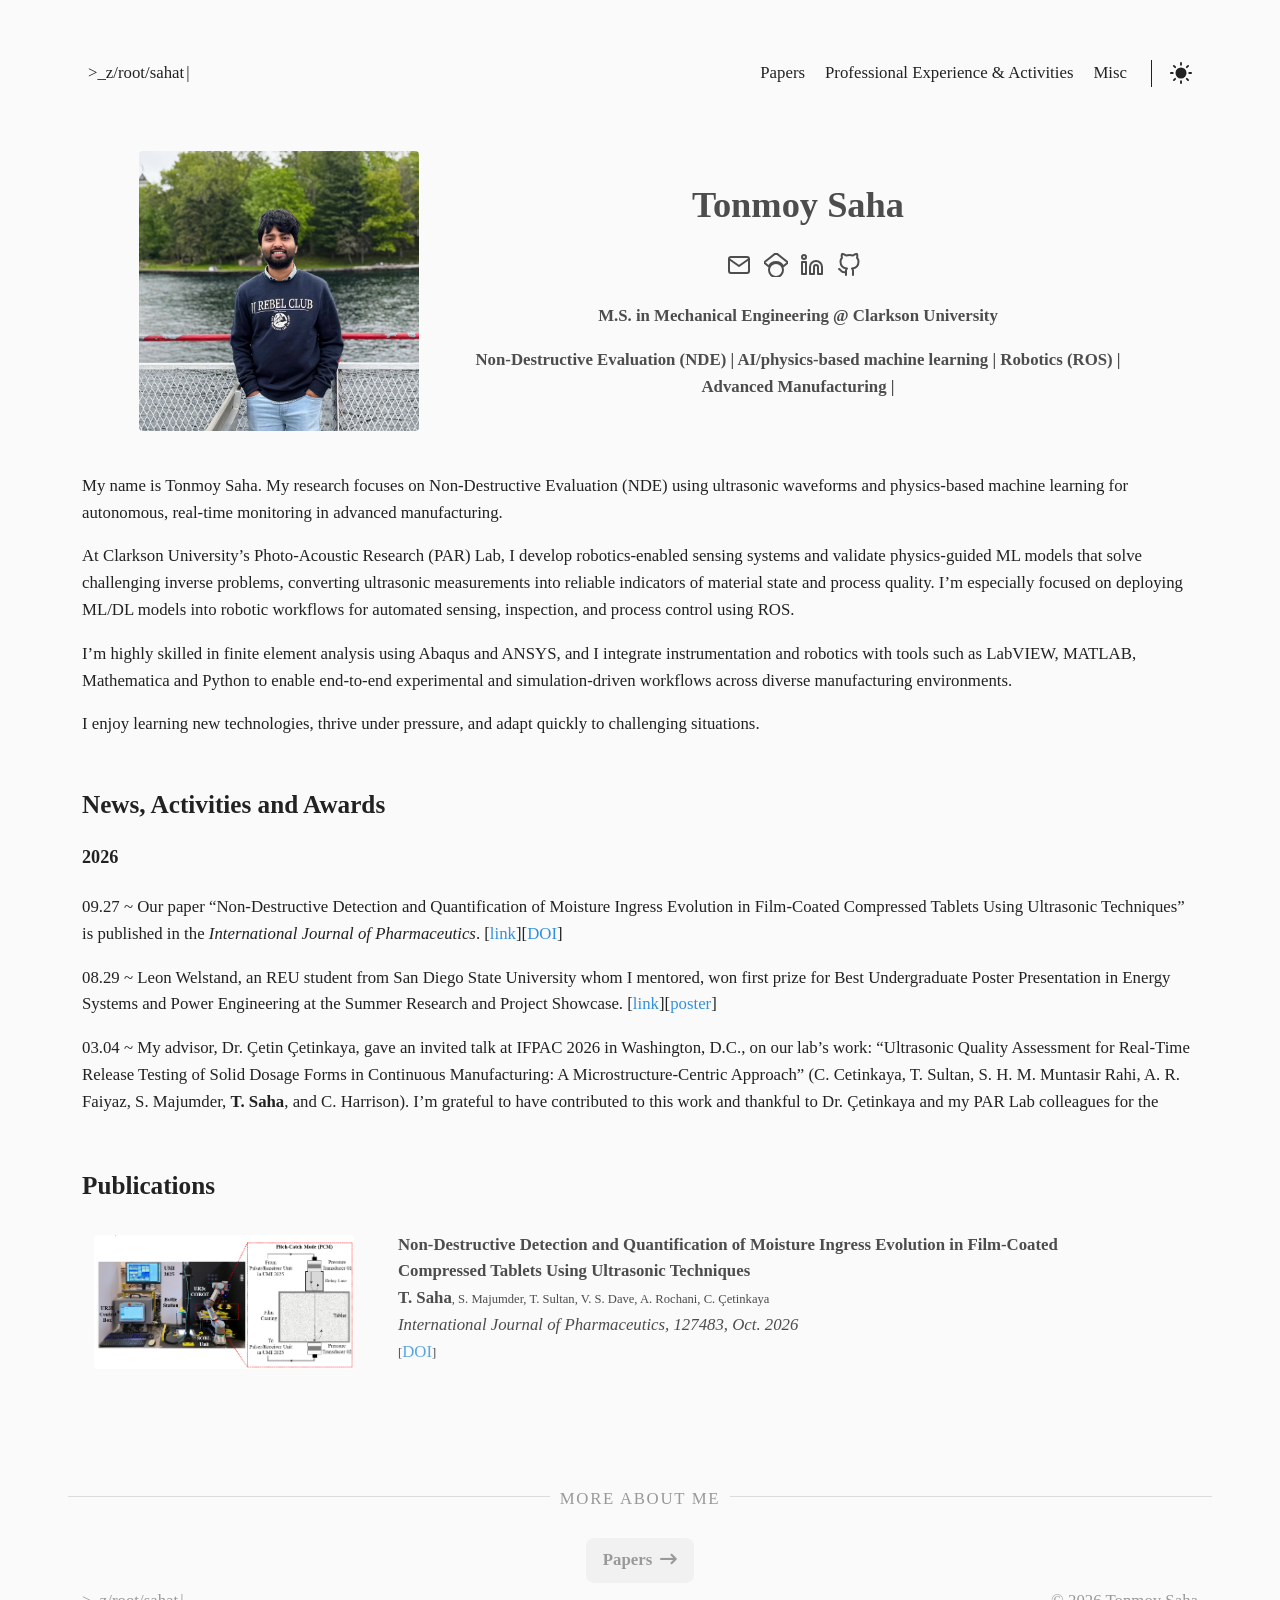
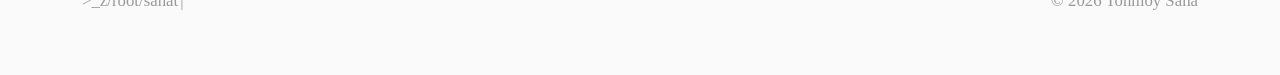
==== commit ce1fa165: "Add news: IFPAC 2026 invited talk with slides Co-Authored-By: Claude Opus 5.5 <noreply@anthropic.com" ====
--- a/index.html
+++ b/index.html
@@ -120,7 +120,7 @@
  
  
   <figure>
-    <img src="/img/members/tonmoy.jpg" width="280">
+    <img src="/img/tonmoy.jpg" width="280">
     <figcaption>
       <h1 style="text-align:center;">Tonmoy Saha</h1>
     <center>
@@ -175,8 +175,9 @@
       <h2>News, Activities and Awards</h2>
       <h4 id="2026">2026</h4>
       <p>09.27 ~ Our paper &ldquo;Non-Destructive Detection and Quantification of Moisture Ingress Evolution in Film-Coated Compressed Tablets Using Ultrasonic Techniques&rdquo; is published in the <em>International Journal of Pharmaceutics</em>. [<a href="https://lnkd.in/p/eDt7A5MM" style="text-decoration:none;color:rgba(0, 119, 216, 0.8);" target="_blank" rel="noopener noreferrer">link</a>][<a href="https://doi.org/10.1016/j.ijpharm.2026.127483" style="text-decoration:none;color:rgba(0, 119, 216, 0.8);" target="_blank" rel="noopener noreferrer">DOI</a>]</p>
-      <p>08.29 ~ Leon Welstand, an REU student from San Diego State University whom I mentored, won first prize for Best Undergraduate Poster Presentation in Energy Systems and Power Engineering at the Summer Research and Project Showcase. [<a href="https://lnkd.in/p/emD-gEgY" style="text-decoration:none;color:rgba(0, 119, 216, 0.8);" target="_blank" rel="noopener noreferrer">link</a>][<a href="/files/RAPS2026/poster_leon_welstand.pdf" style="text-decoration:none;color:rgba(0, 119, 216, 0.8);" target="_blank" rel="noopener noreferrer">poster</a>]</p>
-      <p>01.12 ~ Presented poster at LEAP Summit 2026: Exploring Artificial Intelligence (AI) &amp; Machine Learning (ML) [<a href="/files/Leap2026/abstract.pdf" style="text-decoration:none;color:rgba(0, 119, 216, 0.8);" target="_blank" rel="noopener noreferrer">abstract</a>][<a href="/files/Leap2026/poster.pdf" style="text-decoration:none;color:rgba(0, 119, 216, 0.8);" target="_blank" rel="noopener noreferrer">poster</a>]</p>
+      <p>08.29 ~ Leon Welstand, an REU student from San Diego State University whom I mentored, won first prize for Best Undergraduate Poster Presentation in Energy Systems and Power Engineering at the Summer Research and Project Showcase. [<a href="https://lnkd.in/p/emD-gEgY" style="text-decoration:none;color:rgba(0, 119, 216, 0.8);" target="_blank" rel="noopener noreferrer">link</a>][<a href="/files/poster/raps2026_leon_welstand_poster.pdf" style="text-decoration:none;color:rgba(0, 119, 216, 0.8);" target="_blank" rel="noopener noreferrer">poster</a>]</p>
+      <p>03.04 ~ My advisor, Dr. Çetin Çetinkaya, gave an invited talk at IFPAC 2026 in Washington, D.C., on our lab&rsquo;s work: &ldquo;Ultrasonic Quality Assessment for Real-Time Release Testing of Solid Dosage Forms in Continuous Manufacturing: A Microstructure-Centric Approach&rdquo; (C. Cetinkaya, T. Sultan, S. H. M. Muntasir Rahi, A. R. Faiyaz, S. Majumder, <strong>T. Saha</strong>, and C. Harrison). I&rsquo;m grateful to have contributed to this work and thankful to Dr. Çetinkaya and my PAR Lab colleagues for the collaboration. [<a href="/files/talks/ifpac2026_invited_talk.pdf" style="text-decoration:none;color:rgba(0, 119, 216, 0.8);" target="_blank" rel="noopener noreferrer">slides</a>]</p>
+      <p>01.12 ~ Presented poster at LEAP Summit 2026: Exploring Artificial Intelligence (AI) &amp; Machine Learning (ML) [<a href="/files/poster/leap2026_abstract.pdf" style="text-decoration:none;color:rgba(0, 119, 216, 0.8);" target="_blank" rel="noopener noreferrer">abstract</a>][<a href="/files/poster/leap2026_poster.pdf" style="text-decoration:none;color:rgba(0, 119, 216, 0.8);" target="_blank" rel="noopener noreferrer">poster</a>]</p>
       <h4 id="2025">2025</h4>
       <p>05.05 ~ Started graduate studies at MAE at Clarkson University, Potsdam, NY. [<a href="https://www.linkedin.com/posts/tonmoy112_clarksonuniversity-mechanicalengineering-activity-7333301925267836929-kOUp?utm_source=share&utm_medium=member_desktop&rcm=ACoAACgzq5cBugkody3D1LAGmWszauNqLHVSkD8" style="text-decoration:none;color:rgba(0, 119, 216, 0.8);" target="_blank" rel="noopener noreferrer">link</a>]</p>
     
@@ -193,7 +194,7 @@
   
 
   <figure style="display: flex; justify-content: flex-start; align-items: flex-start; text-align: left; width: 100%;">
-    <img src="/assets/papers/moisture_ingress.png" width="260" alt="Paper thumbnail" style="margin-right: 20px; flex-shrink: 0;">
+    <img src="/img/papers/moisture_ingress.png" width="260" alt="Paper thumbnail" style="margin-right: 20px; flex-shrink: 0;">
     <figcaption>
       <a href="/papers/" style="text-decoration:none;"><strong>Non-Destructive Detection and Quantification of Moisture Ingress Evolution in Film-Coated Compressed Tablets Using Ultrasonic Techniques</strong></a>
       <br>
@@ -258,7 +259,6 @@
  
 
 <script src="/assets/main.js"></script>
-<script src="/assets/prism.js"></script>
 <script src="/assets/lightbox.js"></script>
 
 
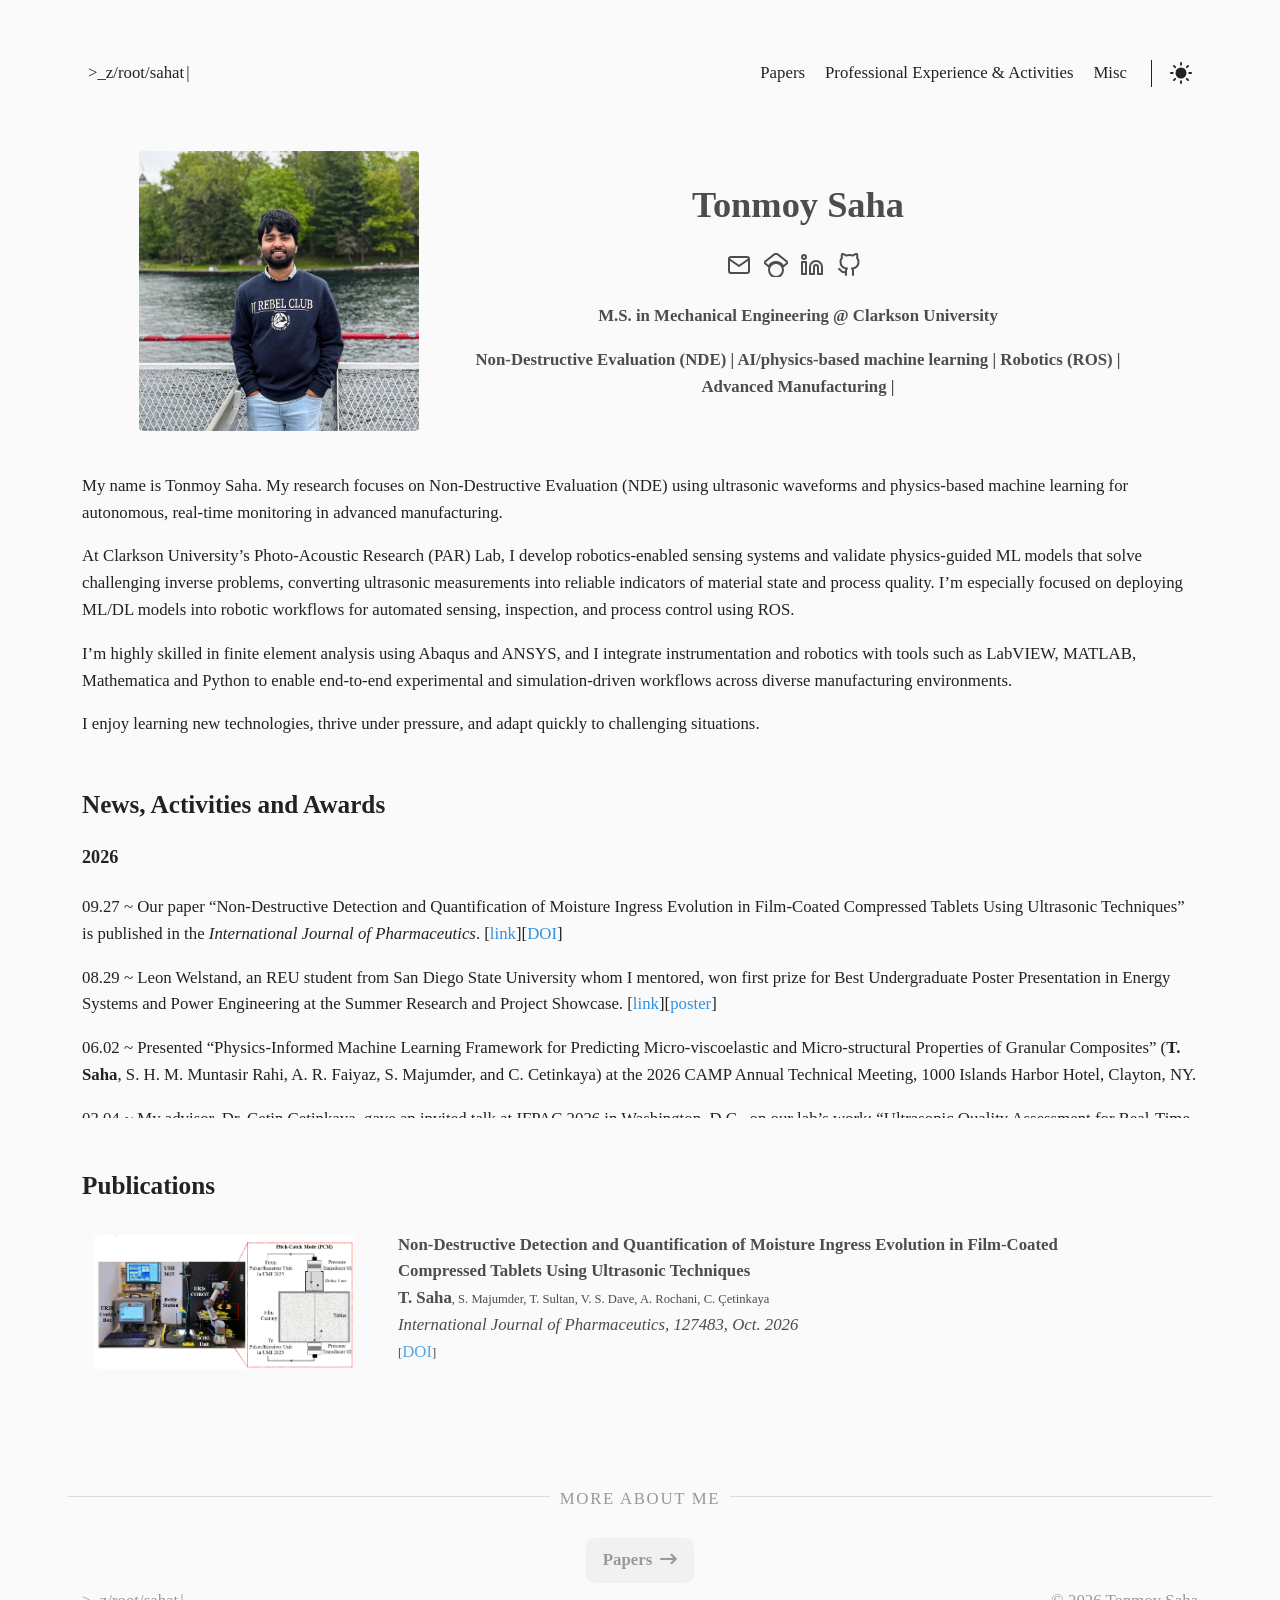
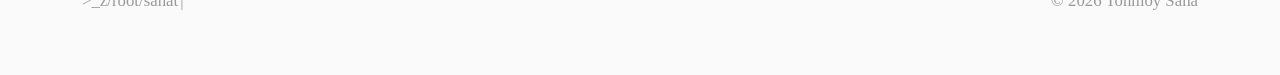
==== commit ea77f961: "Add news: CAMP 2026 Annual Technical Meeting presentation Co-Authored-By: Claude Opus 5.5 <noreply@a" ====
--- a/index.html
+++ b/index.html
@@ -176,6 +176,7 @@
       <h4 id="2026">2026</h4>
       <p>09.27 ~ Our paper &ldquo;Non-Destructive Detection and Quantification of Moisture Ingress Evolution in Film-Coated Compressed Tablets Using Ultrasonic Techniques&rdquo; is published in the <em>International Journal of Pharmaceutics</em>. [<a href="https://lnkd.in/p/eDt7A5MM" style="text-decoration:none;color:rgba(0, 119, 216, 0.8);" target="_blank" rel="noopener noreferrer">link</a>][<a href="https://doi.org/10.1016/j.ijpharm.2026.127483" style="text-decoration:none;color:rgba(0, 119, 216, 0.8);" target="_blank" rel="noopener noreferrer">DOI</a>]</p>
       <p>08.29 ~ Leon Welstand, an REU student from San Diego State University whom I mentored, won first prize for Best Undergraduate Poster Presentation in Energy Systems and Power Engineering at the Summer Research and Project Showcase. [<a href="https://lnkd.in/p/emD-gEgY" style="text-decoration:none;color:rgba(0, 119, 216, 0.8);" target="_blank" rel="noopener noreferrer">link</a>][<a href="/files/poster/raps2026_leon_welstand_poster.pdf" style="text-decoration:none;color:rgba(0, 119, 216, 0.8);" target="_blank" rel="noopener noreferrer">poster</a>]</p>
+      <p>06.02 ~ Presented &ldquo;Physics-Informed Machine Learning Framework for Predicting Micro-viscoelastic and Micro-structural Properties of Granular Composites&rdquo; (<strong>T. Saha</strong>, S. H. M. Muntasir Rahi, A. R. Faiyaz, S. Majumder, and C. Cetinkaya) at the 2026 CAMP Annual Technical Meeting, 1000 Islands Harbor Hotel, Clayton, NY.</p>
       <p>03.04 ~ My advisor, Dr. Çetin Çetinkaya, gave an invited talk at IFPAC 2026 in Washington, D.C., on our lab&rsquo;s work: &ldquo;Ultrasonic Quality Assessment for Real-Time Release Testing of Solid Dosage Forms in Continuous Manufacturing: A Microstructure-Centric Approach&rdquo; (C. Cetinkaya, T. Sultan, S. H. M. Muntasir Rahi, A. R. Faiyaz, S. Majumder, <strong>T. Saha</strong>, and C. Harrison). I&rsquo;m grateful to have contributed to this work and thankful to Dr. Çetinkaya and my PAR Lab colleagues for the collaboration. [<a href="/files/talks/ifpac2026_invited_talk.pdf" style="text-decoration:none;color:rgba(0, 119, 216, 0.8);" target="_blank" rel="noopener noreferrer">slides</a>]</p>
       <p>01.12 ~ Presented poster at LEAP Summit 2026: Exploring Artificial Intelligence (AI) &amp; Machine Learning (ML) [<a href="/files/poster/leap2026_abstract.pdf" style="text-decoration:none;color:rgba(0, 119, 216, 0.8);" target="_blank" rel="noopener noreferrer">abstract</a>][<a href="/files/poster/leap2026_poster.pdf" style="text-decoration:none;color:rgba(0, 119, 216, 0.8);" target="_blank" rel="noopener noreferrer">poster</a>]</p>
       <h4 id="2025">2025</h4>
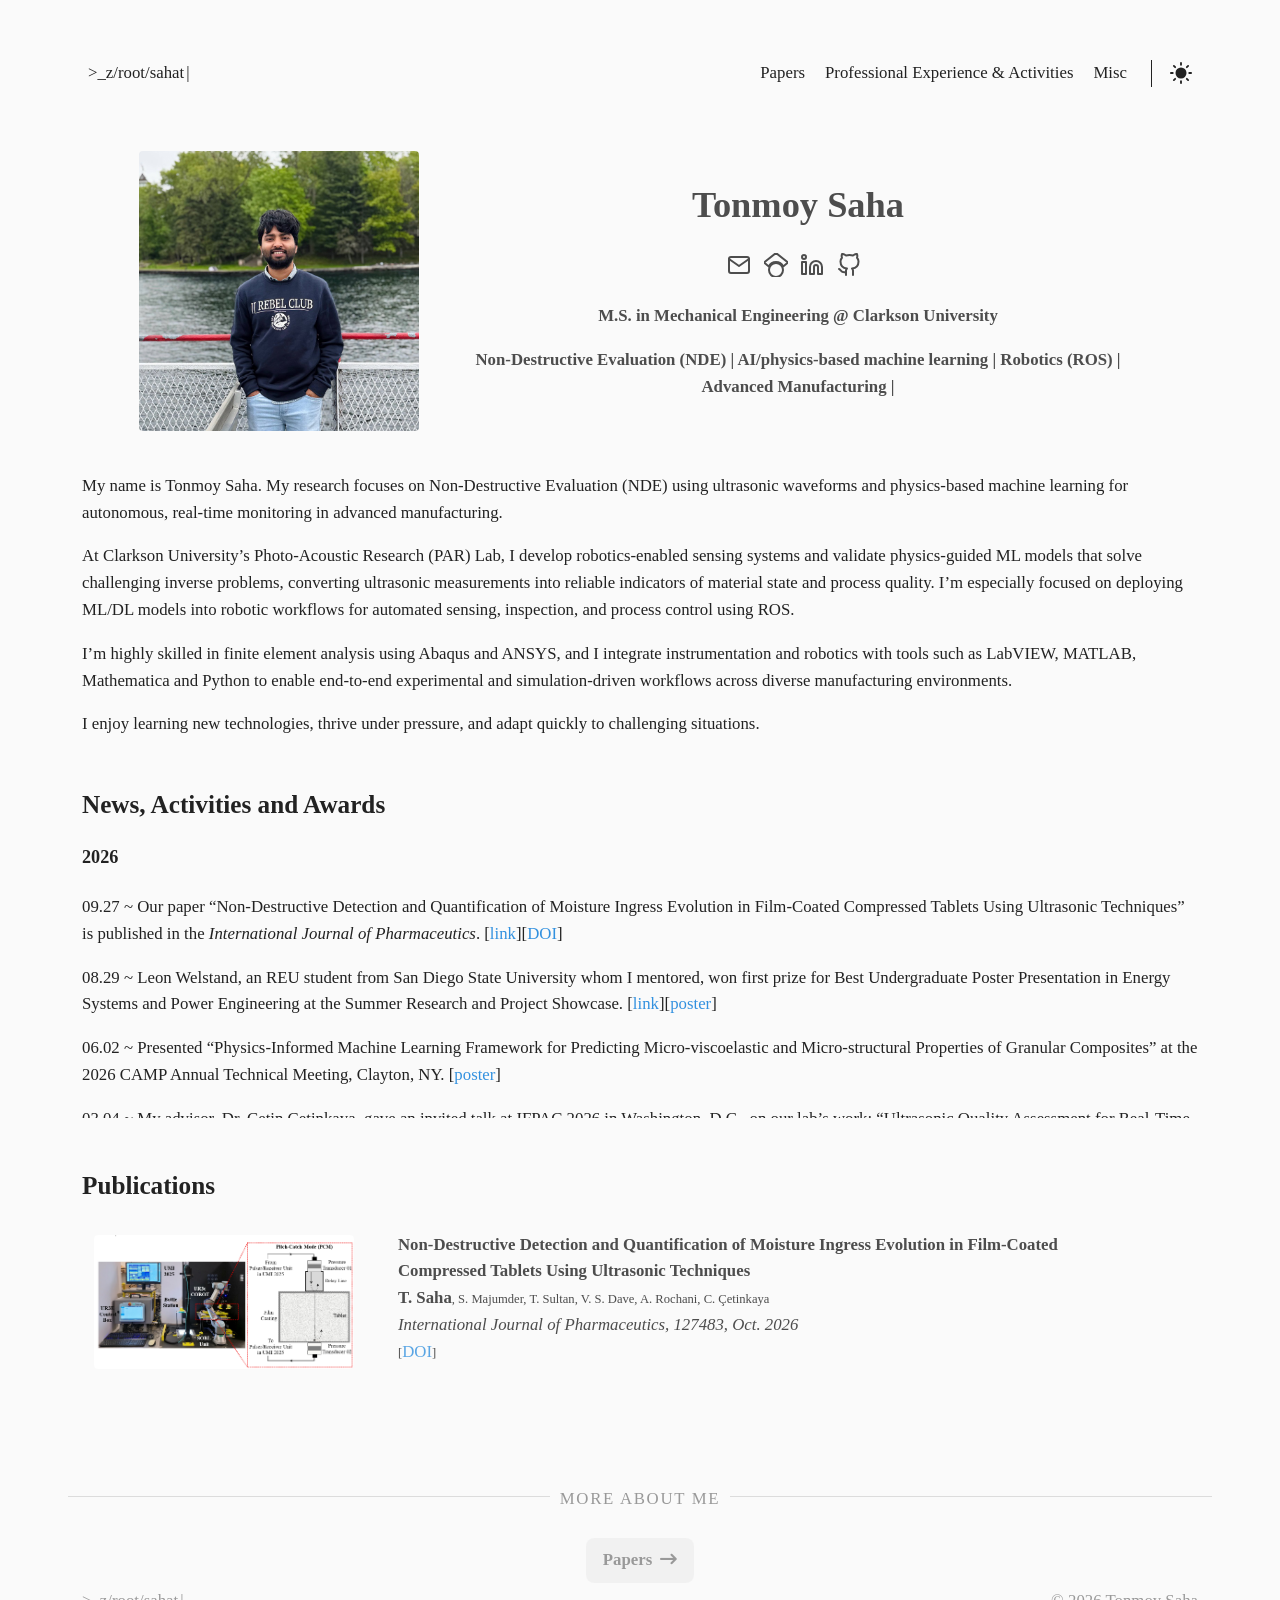
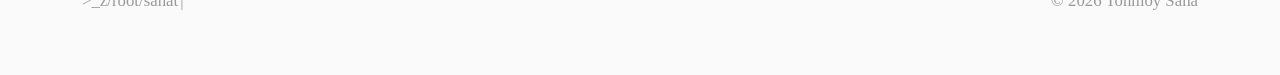
==== commit 04d31f21: "Add CAMP 2026 poster link and share one poster file with LEAP 2026 Shorten the CAMP news item. The s" ====
--- a/index.html
+++ b/index.html
@@ -176,9 +176,9 @@
       <h4 id="2026">2026</h4>
       <p>09.27 ~ Our paper &ldquo;Non-Destructive Detection and Quantification of Moisture Ingress Evolution in Film-Coated Compressed Tablets Using Ultrasonic Techniques&rdquo; is published in the <em>International Journal of Pharmaceutics</em>. [<a href="https://lnkd.in/p/eDt7A5MM" style="text-decoration:none;color:rgba(0, 119, 216, 0.8);" target="_blank" rel="noopener noreferrer">link</a>][<a href="https://doi.org/10.1016/j.ijpharm.2026.127483" style="text-decoration:none;color:rgba(0, 119, 216, 0.8);" target="_blank" rel="noopener noreferrer">DOI</a>]</p>
       <p>08.29 ~ Leon Welstand, an REU student from San Diego State University whom I mentored, won first prize for Best Undergraduate Poster Presentation in Energy Systems and Power Engineering at the Summer Research and Project Showcase. [<a href="https://lnkd.in/p/emD-gEgY" style="text-decoration:none;color:rgba(0, 119, 216, 0.8);" target="_blank" rel="noopener noreferrer">link</a>][<a href="/files/poster/raps2026_leon_welstand_poster.pdf" style="text-decoration:none;color:rgba(0, 119, 216, 0.8);" target="_blank" rel="noopener noreferrer">poster</a>]</p>
-      <p>06.02 ~ Presented &ldquo;Physics-Informed Machine Learning Framework for Predicting Micro-viscoelastic and Micro-structural Properties of Granular Composites&rdquo; (<strong>T. Saha</strong>, S. H. M. Muntasir Rahi, A. R. Faiyaz, S. Majumder, and C. Cetinkaya) at the 2026 CAMP Annual Technical Meeting, 1000 Islands Harbor Hotel, Clayton, NY.</p>
+      <p>06.02 ~ Presented &ldquo;Physics-Informed Machine Learning Framework for Predicting Micro-viscoelastic and Micro-structural Properties of Granular Composites&rdquo; at the 2026 CAMP Annual Technical Meeting, Clayton, NY. [<a href="/files/poster/granular_composite_poster.pdf" style="text-decoration:none;color:rgba(0, 119, 216, 0.8);" target="_blank" rel="noopener noreferrer">poster</a>]</p>
       <p>03.04 ~ My advisor, Dr. Çetin Çetinkaya, gave an invited talk at IFPAC 2026 in Washington, D.C., on our lab&rsquo;s work: &ldquo;Ultrasonic Quality Assessment for Real-Time Release Testing of Solid Dosage Forms in Continuous Manufacturing: A Microstructure-Centric Approach&rdquo; (C. Cetinkaya, T. Sultan, S. H. M. Muntasir Rahi, A. R. Faiyaz, S. Majumder, <strong>T. Saha</strong>, and C. Harrison). I&rsquo;m grateful to have contributed to this work and thankful to Dr. Çetinkaya and my PAR Lab colleagues for the collaboration. [<a href="/files/talks/ifpac2026_invited_talk.pdf" style="text-decoration:none;color:rgba(0, 119, 216, 0.8);" target="_blank" rel="noopener noreferrer">slides</a>]</p>
-      <p>01.12 ~ Presented poster at LEAP Summit 2026: Exploring Artificial Intelligence (AI) &amp; Machine Learning (ML) [<a href="/files/poster/leap2026_abstract.pdf" style="text-decoration:none;color:rgba(0, 119, 216, 0.8);" target="_blank" rel="noopener noreferrer">abstract</a>][<a href="/files/poster/leap2026_poster.pdf" style="text-decoration:none;color:rgba(0, 119, 216, 0.8);" target="_blank" rel="noopener noreferrer">poster</a>]</p>
+      <p>01.12 ~ Presented poster at LEAP Summit 2026: Exploring Artificial Intelligence (AI) &amp; Machine Learning (ML) [<a href="/files/poster/leap2026_abstract.pdf" style="text-decoration:none;color:rgba(0, 119, 216, 0.8);" target="_blank" rel="noopener noreferrer">abstract</a>][<a href="/files/poster/granular_composite_poster.pdf" style="text-decoration:none;color:rgba(0, 119, 216, 0.8);" target="_blank" rel="noopener noreferrer">poster</a>]</p>
       <h4 id="2025">2025</h4>
       <p>05.05 ~ Started graduate studies at MAE at Clarkson University, Potsdam, NY. [<a href="https://www.linkedin.com/posts/tonmoy112_clarksonuniversity-mechanicalengineering-activity-7333301925267836929-kOUp?utm_source=share&utm_medium=member_desktop&rcm=ACoAACgzq5cBugkody3D1LAGmWszauNqLHVSkD8" style="text-decoration:none;color:rgba(0, 119, 216, 0.8);" target="_blank" rel="noopener noreferrer">link</a>]</p>
     
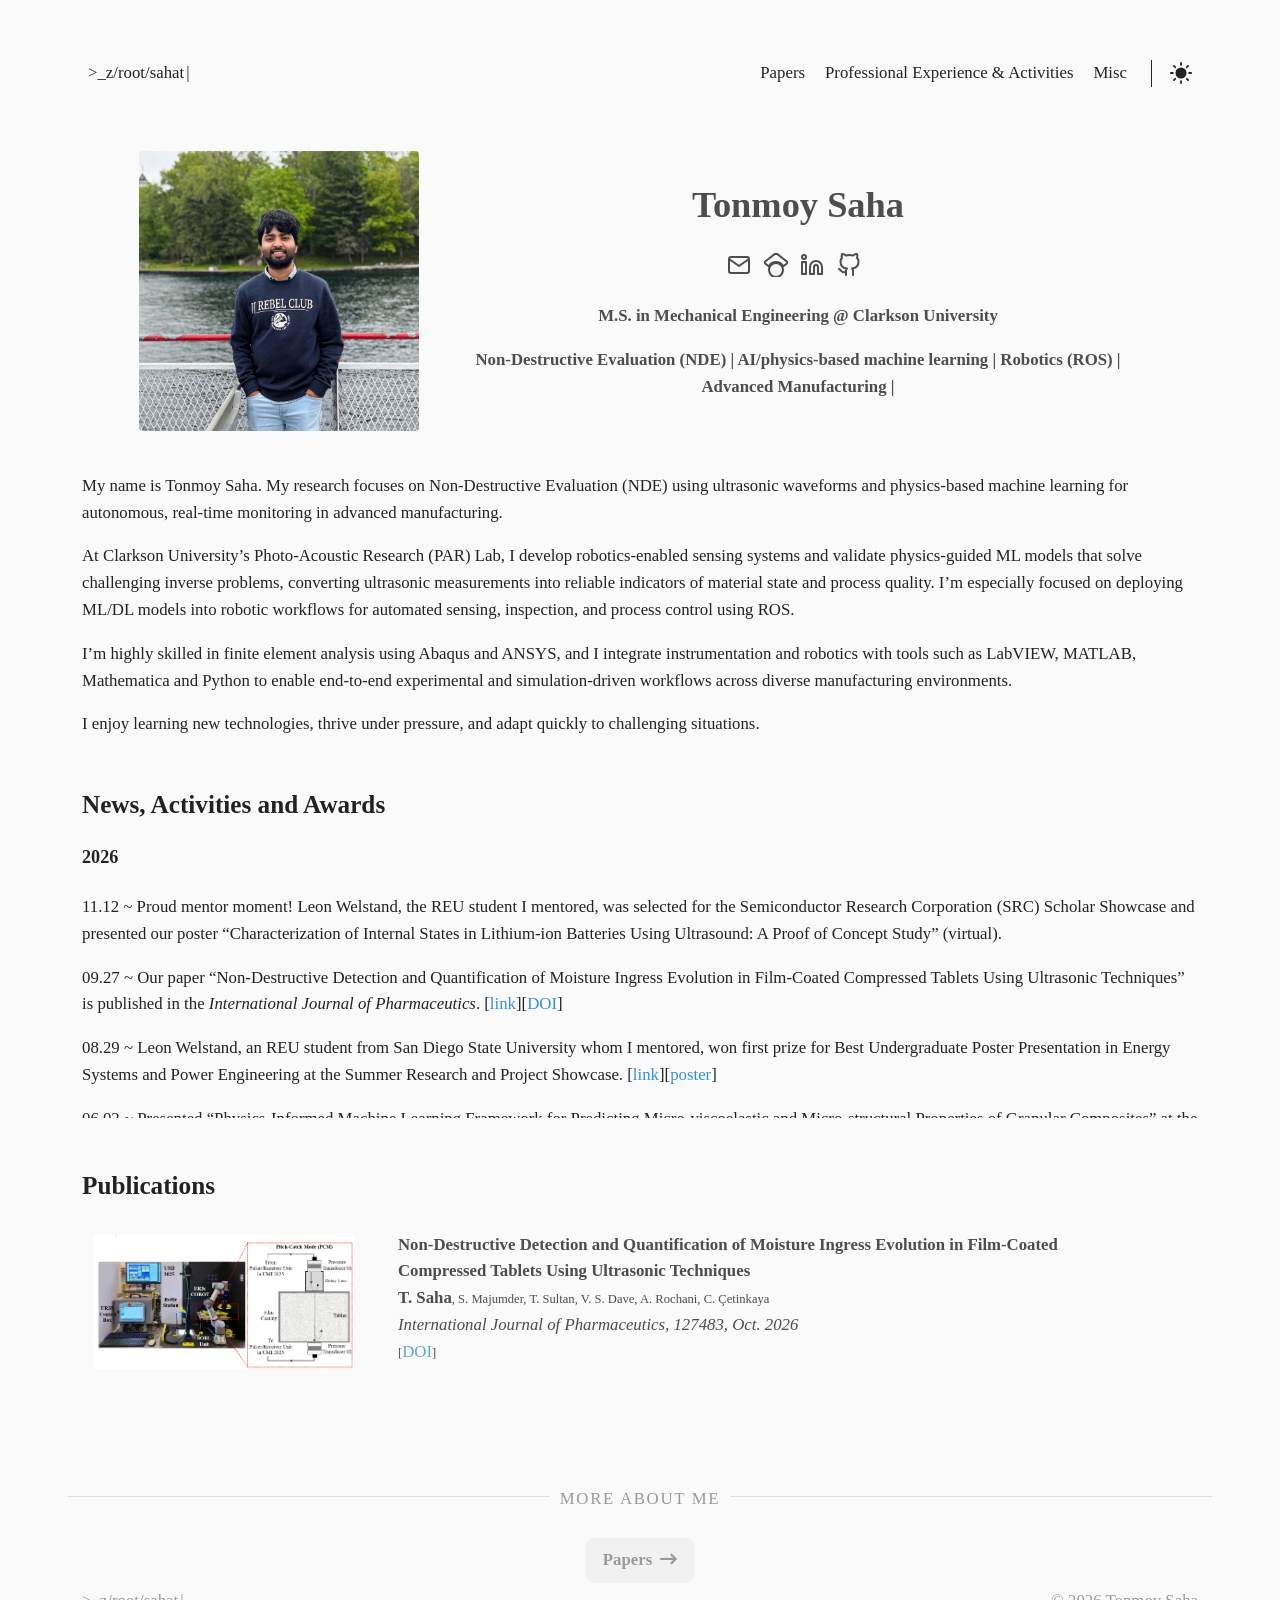
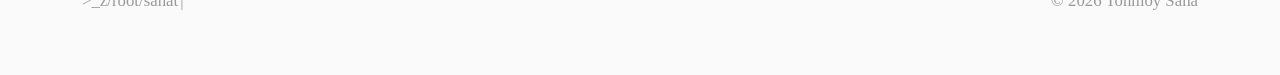
==== commit f7e44e9e: "Add news: Leon Welstand at SRC Scholar Showcase Co-Authored-By: Claude Opus 5.5 <noreply@anthropic.c" ====
--- a/index.html
+++ b/index.html
@@ -174,6 +174,7 @@
     <div class="news-awards-col">
       <h2>News, Activities and Awards</h2>
       <h4 id="2026">2026</h4>
+      <p>11.12 ~ Proud mentor moment! Leon Welstand, the REU student I mentored, was selected for the Semiconductor Research Corporation (SRC) Scholar Showcase and presented our poster &ldquo;Characterization of Internal States in Lithium-ion Batteries Using Ultrasound: A Proof of Concept Study&rdquo; (virtual).</p>
       <p>09.27 ~ Our paper &ldquo;Non-Destructive Detection and Quantification of Moisture Ingress Evolution in Film-Coated Compressed Tablets Using Ultrasonic Techniques&rdquo; is published in the <em>International Journal of Pharmaceutics</em>. [<a href="https://lnkd.in/p/eDt7A5MM" style="text-decoration:none;color:rgba(0, 119, 216, 0.8);" target="_blank" rel="noopener noreferrer">link</a>][<a href="https://doi.org/10.1016/j.ijpharm.2026.127483" style="text-decoration:none;color:rgba(0, 119, 216, 0.8);" target="_blank" rel="noopener noreferrer">DOI</a>]</p>
       <p>08.29 ~ Leon Welstand, an REU student from San Diego State University whom I mentored, won first prize for Best Undergraduate Poster Presentation in Energy Systems and Power Engineering at the Summer Research and Project Showcase. [<a href="https://lnkd.in/p/emD-gEgY" style="text-decoration:none;color:rgba(0, 119, 216, 0.8);" target="_blank" rel="noopener noreferrer">link</a>][<a href="/files/poster/raps2026_leon_welstand_poster.pdf" style="text-decoration:none;color:rgba(0, 119, 216, 0.8);" target="_blank" rel="noopener noreferrer">poster</a>]</p>
       <p>06.02 ~ Presented &ldquo;Physics-Informed Machine Learning Framework for Predicting Micro-viscoelastic and Micro-structural Properties of Granular Composites&rdquo; at the 2026 CAMP Annual Technical Meeting, Clayton, NY. [<a href="/files/poster/granular_composite_poster.pdf" style="text-decoration:none;color:rgba(0, 119, 216, 0.8);" target="_blank" rel="noopener noreferrer">poster</a>]</p>
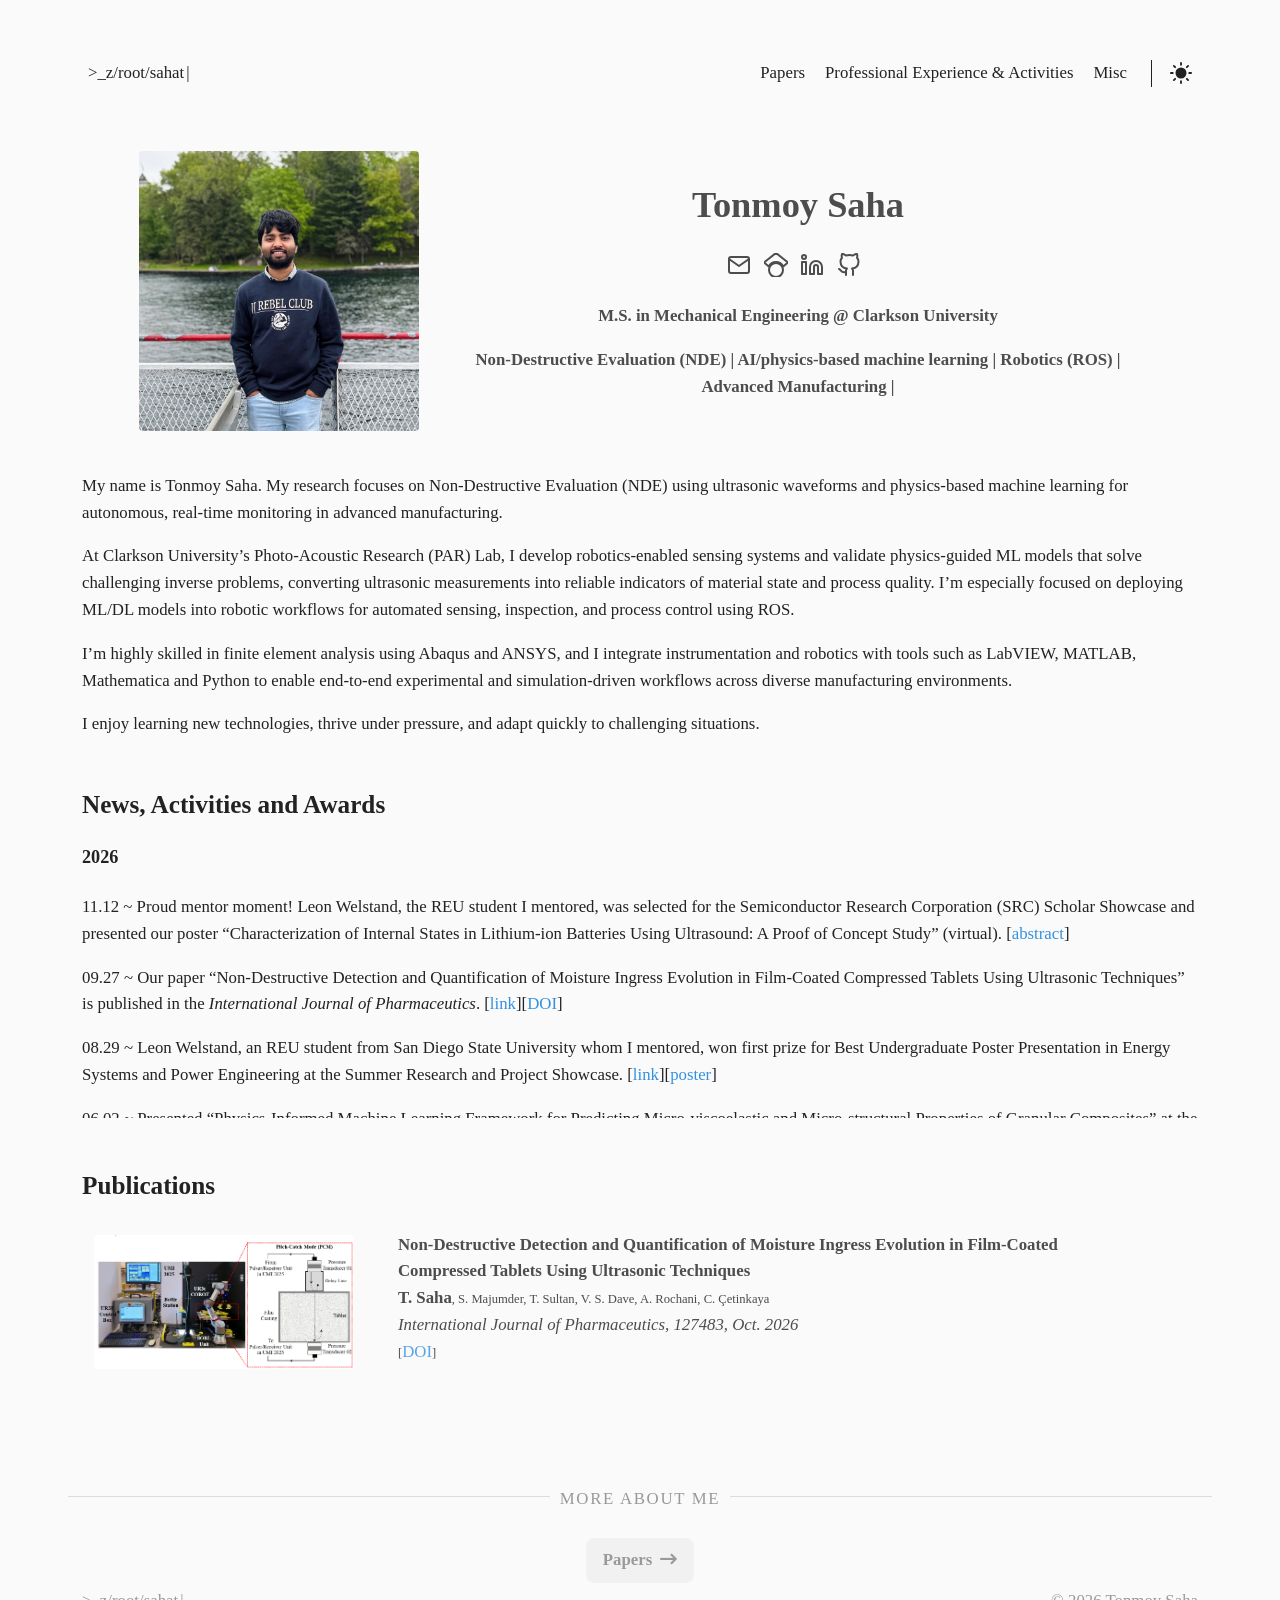
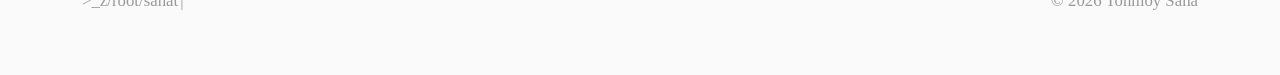
==== commit 527ecd87: "Add SRC Scholar Showcase abstract link Co-Authored-By: Claude Opus 5.5 <noreply@anthropic.com>" ====
--- a/index.html
+++ b/index.html
@@ -174,7 +174,7 @@
     <div class="news-awards-col">
       <h2>News, Activities and Awards</h2>
       <h4 id="2026">2026</h4>
-      <p>11.12 ~ Proud mentor moment! Leon Welstand, the REU student I mentored, was selected for the Semiconductor Research Corporation (SRC) Scholar Showcase and presented our poster &ldquo;Characterization of Internal States in Lithium-ion Batteries Using Ultrasound: A Proof of Concept Study&rdquo; (virtual).</p>
+      <p>11.12 ~ Proud mentor moment! Leon Welstand, the REU student I mentored, was selected for the Semiconductor Research Corporation (SRC) Scholar Showcase and presented our poster &ldquo;Characterization of Internal States in Lithium-ion Batteries Using Ultrasound: A Proof of Concept Study&rdquo; (virtual). [<a href="/files/poster/src2026_leon_welstand_abstract.pdf" style="text-decoration:none;color:rgba(0, 119, 216, 0.8);" target="_blank" rel="noopener noreferrer">abstract</a>]</p>
       <p>09.27 ~ Our paper &ldquo;Non-Destructive Detection and Quantification of Moisture Ingress Evolution in Film-Coated Compressed Tablets Using Ultrasonic Techniques&rdquo; is published in the <em>International Journal of Pharmaceutics</em>. [<a href="https://lnkd.in/p/eDt7A5MM" style="text-decoration:none;color:rgba(0, 119, 216, 0.8);" target="_blank" rel="noopener noreferrer">link</a>][<a href="https://doi.org/10.1016/j.ijpharm.2026.127483" style="text-decoration:none;color:rgba(0, 119, 216, 0.8);" target="_blank" rel="noopener noreferrer">DOI</a>]</p>
       <p>08.29 ~ Leon Welstand, an REU student from San Diego State University whom I mentored, won first prize for Best Undergraduate Poster Presentation in Energy Systems and Power Engineering at the Summer Research and Project Showcase. [<a href="https://lnkd.in/p/emD-gEgY" style="text-decoration:none;color:rgba(0, 119, 216, 0.8);" target="_blank" rel="noopener noreferrer">link</a>][<a href="/files/poster/raps2026_leon_welstand_poster.pdf" style="text-decoration:none;color:rgba(0, 119, 216, 0.8);" target="_blank" rel="noopener noreferrer">poster</a>]</p>
       <p>06.02 ~ Presented &ldquo;Physics-Informed Machine Learning Framework for Predicting Micro-viscoelastic and Micro-structural Properties of Granular Composites&rdquo; at the 2026 CAMP Annual Technical Meeting, Clayton, NY. [<a href="/files/poster/granular_composite_poster.pdf" style="text-decoration:none;color:rgba(0, 119, 216, 0.8);" target="_blank" rel="noopener noreferrer">poster</a>]</p>
